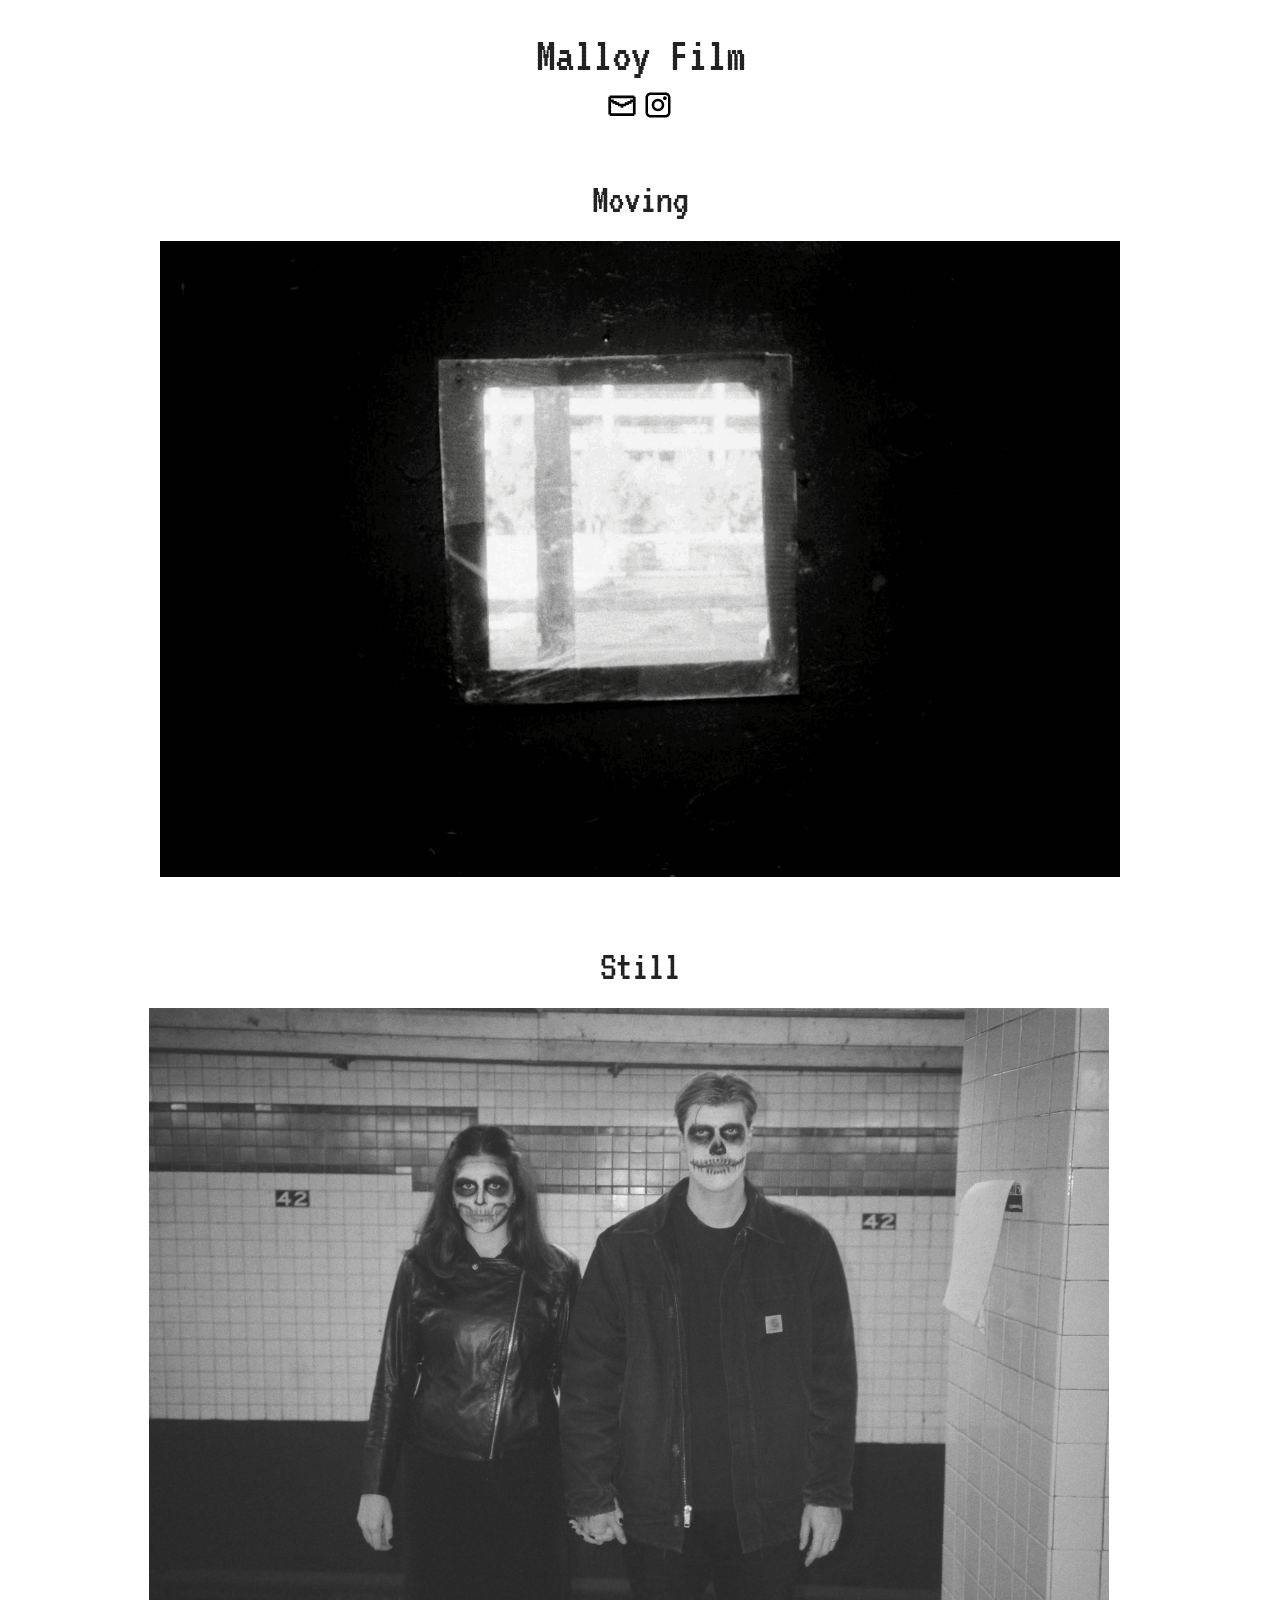
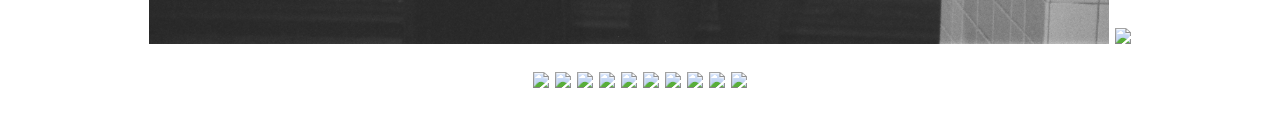
==== index.html @ d217e32b "publish from root" ====
<!DOCTYPE html>
<html lang="en">
  <head>
    <meta charset="utf-8" />
    <title>Malloy Film</title>
    <meta name="description" content="Film photography portfolio of Patrick Huber" />
    <meta name="author" content="Patrick Huber" />
    <meta name="viewport" content="width=device-width, initial-scale=1" />
    <link rel="preconnect" href="https://fonts.googleapis.com" />
    <link rel="preconnect" href="https://fonts.gstatic.com" crossorigin />
    <link href="https://fonts.googleapis.com/css2?family=VT323&display=swap" rel="stylesheet" />
    <link rel="stylesheet" href="css/normalize.css" />
    <link rel="stylesheet" href="css/skeleton.css" />
    <link rel="icon" type="image/png" href="images/favicon.png" />
  </head>
  <body>
    <div class="container">
      <h1>Malloy Film</h1>
      <a href="mailto:patrick@malloyfilm.com">
        <img src="images/email.svg" class="icon" />
      </a>
      <a href="https://www.instagram.com/malloyfilm/">
        <img src="images/instagram.svg" class="icon" />
      </a>
    </div>

    <div class="container">
      <h2>Moving</h2>
      <img src="images/1.gif" class="image" />
    </div>

    <div class="container">
      <h2>Still</h2>
      <img src="images/1.jpeg" class="image" />
      <img src="images/2.jpeg" class="image" />
      <img src="images/3.jpeg" class="image" />
      <img src="images/4.jpeg" class="image" />
      <img src="images/5.jpeg" class="image" />
      <img src="images/6.jpeg" class="image" />
      <img src="images/7.jpeg" class="image" />
      <img src="images/8.jpeg" class="image" />
      <img src="images/9.jpeg" class="image" />
      <img src="images/10.jpeg" class="image" />
      <img src="images/11.jpeg" class="image" />
      <img src="images/12.jpeg" class="image" />
    </div>
  </body>
</html>
---- css/skeleton.css ----
html {
  font-size: 62.5%;
}

body {
  font-size: 1.5em; /* currently ems cause chrome bug misinterpreting rems on body element */
  line-height: 1.6;
  font-weight: 400;
  font-family: "VT323", monospace;
  color: #222;
}

h1,
h2,
h3,
h4,
h5,
h6 {
  margin-top: 0.5rem;
  margin-bottom: 0.5rem;
  font-weight: 300;
}
h1 {
  font-size: 4rem;
  line-height: 1.2;
  letter-spacing: -0.1rem;
}
h2 {
  font-size: 3.6rem;
  line-height: 1.25;
  letter-spacing: -0.1rem;
}
h3 {
  font-size: 3rem;
  line-height: 1.3;
  letter-spacing: -0.1rem;
}
h4 {
  font-size: 2.4rem;
  line-height: 1.35;
  letter-spacing: -0.08rem;
}
h5 {
  font-size: 1.8rem;
  line-height: 1.5;
  letter-spacing: -0.05rem;
}
h6 {
  font-size: 1.5rem;
  line-height: 1.6;
  letter-spacing: 0;
}

a {
  text-decoration: none;
  border: 0px;
}

p {
  margin-top: 0;
}

/* Classes */

.container {
  position: relative;
  width: 100%;
  margin: auto;
  padding: 20px;
  box-sizing: border-box;
  text-align: center;
}

.image {
  width: 100%;
  height: auto;
  max-width: 960px;
  margin: auto;
  padding-top: 10px;
  padding-bottom: 10px;
}

.icon {
  position: relative;
  width: 30px;
  height: 30px;
}

/* Media Queries */

/* Larger than mobile */
@media (min-width: 400px) {
  .container {
    width: 85%;
  }
}

/* Larger than phablet */
@media (min-width: 550px) {
  h1 {
    font-size: 5rem;
  }
  h2 {
    font-size: 4.2rem;
  }
  h3 {
    font-size: 3.6rem;
  }
  h4 {
    font-size: 3rem;
  }
  h5 {
    font-size: 2.4rem;
  }
  h6 {
    font-size: 1.5rem;
  }
  .container {
    width: 80%;
  }
}

/* Larger than tablet */
@media (min-width: 750px) {
}

/* Larger than desktop */
@media (min-width: 1000px) {
}

/* Larger than Desktop HD */
@media (min-width: 1200px) {
}
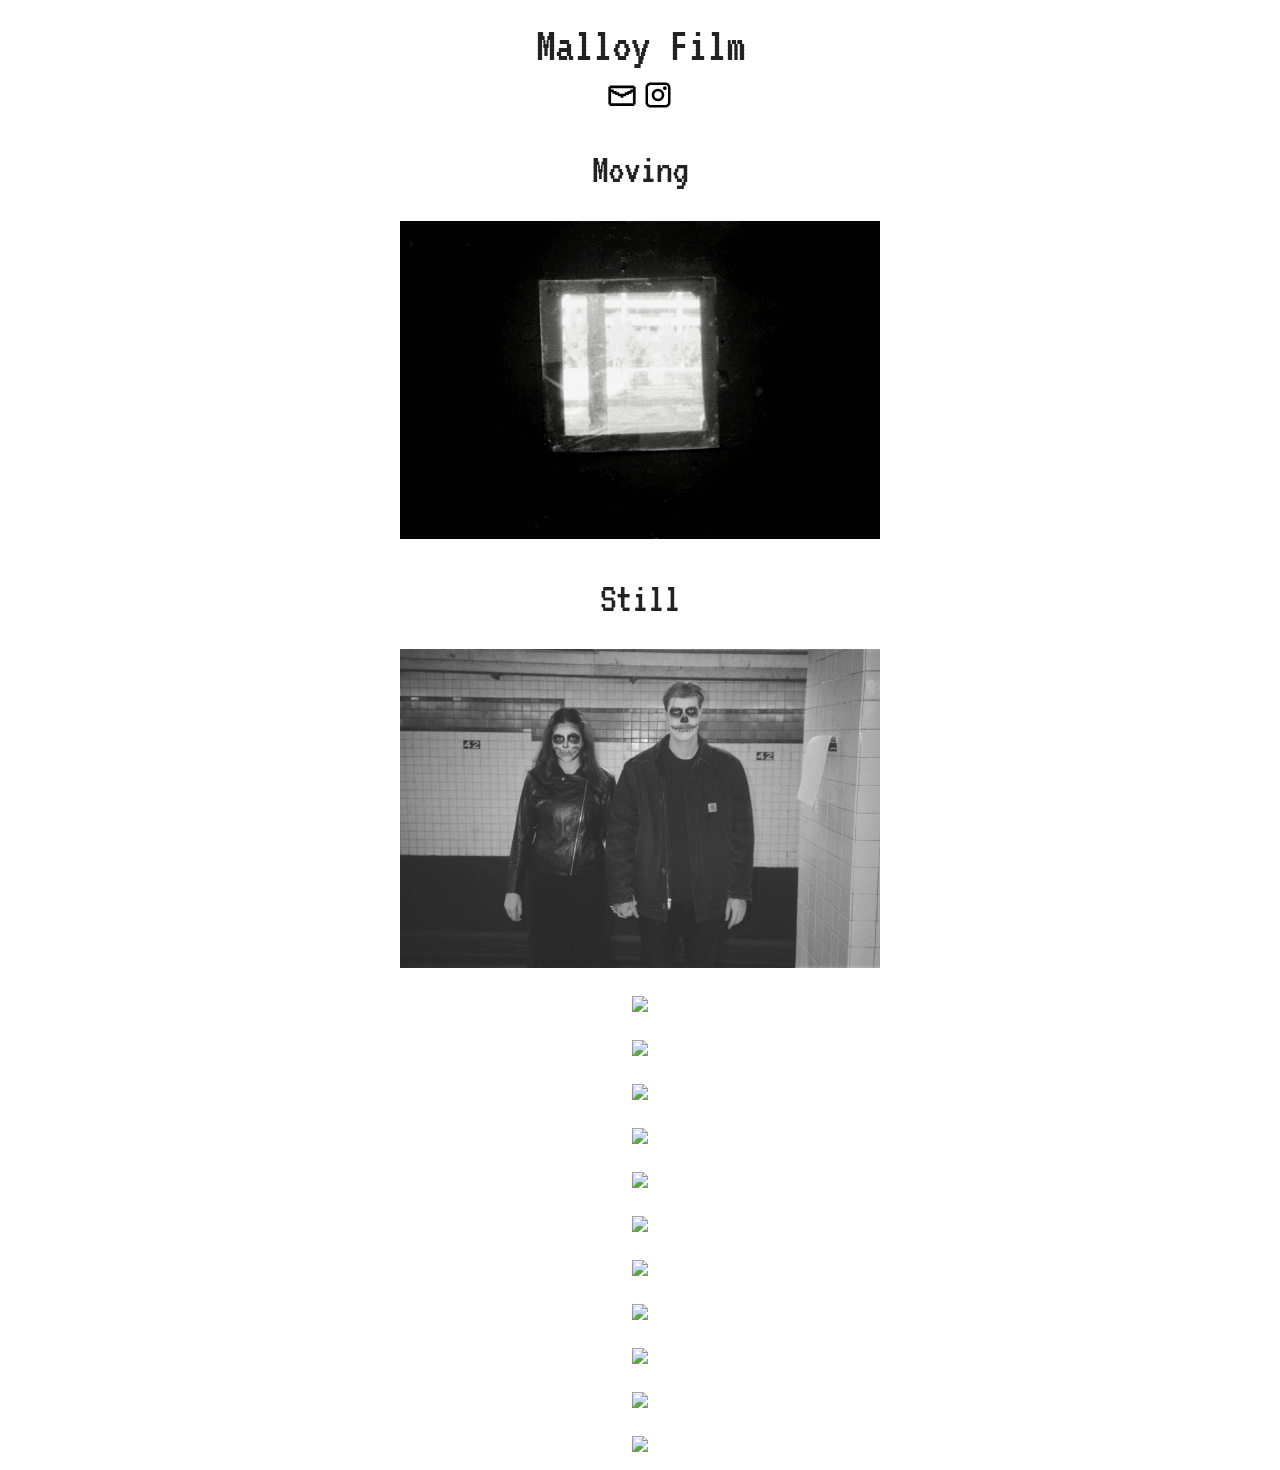
==== commit 9d2123ed: "renames and layout tweaks" ====
--- a/index.html
+++ b/index.html
@@ -1,48 +1,44 @@
 <!DOCTYPE html>
 <html lang="en">
-  <head>
-    <meta charset="utf-8" />
-    <title>Malloy Film</title>
-    <meta name="description" content="Film photography portfolio of Patrick Huber" />
-    <meta name="author" content="Patrick Huber" />
-    <meta name="viewport" content="width=device-width, initial-scale=1" />
-    <link rel="preconnect" href="https://fonts.googleapis.com" />
-    <link rel="preconnect" href="https://fonts.gstatic.com" crossorigin />
-    <link href="https://fonts.googleapis.com/css2?family=VT323&display=swap" rel="stylesheet" />
-    <link rel="stylesheet" href="css/normalize.css" />
-    <link rel="stylesheet" href="css/skeleton.css" />
-    <link rel="icon" type="image/png" href="images/favicon.png" />
-  </head>
-  <body>
-    <div class="container">
-      <h1>Malloy Film</h1>
-      <a href="mailto:patrick@malloyfilm.com">
-        <img src="images/email.svg" class="icon" />
-      </a>
-      <a href="https://www.instagram.com/malloyfilm/">
-        <img src="images/instagram.svg" class="icon" />
-      </a>
-    </div>
+    <head>
+        <meta charset="utf-8" />
+        <title>Malloy Film</title>
+        <meta name="description" content="Film photography portfolio of Patrick Huber" />
+        <meta name="author" content="Patrick Huber" />
+        <meta name="viewport" content="width=device-width, initial-scale=1" />
+        <link rel="preconnect" href="https://fonts.googleapis.com" />
+        <link rel="preconnect" href="https://fonts.gstatic.com" crossorigin />
+        <link href="https://fonts.googleapis.com/css2?family=VT323&display=swap" rel="stylesheet" />
+        <link rel="stylesheet" href="css/normalize.css" />
+        <link rel="stylesheet" href="css/style.css" />
+        <link rel="icon" type="image/png" href="images/favicon.png" />
+    </head>
+    <body>
+        <div class="container">
+            <h1>Malloy Film</h1>
+            <a href="mailto:patrick@malloyfilm.com">
+                <img src="images/email.svg" class="icon" />
+            </a>
+            <a href="https://www.instagram.com/malloyfilm/">
+                <img src="images/instagram.svg" class="icon" />
+            </a>
+        </div>
 
-    <div class="container">
-      <h2>Moving</h2>
-      <img src="images/1.gif" class="image" />
-    </div>
+        <div class="container"><h2>Moving</h2></div>
+        <div class="container"><img src="images/1.gif" class="image" /></div>
 
-    <div class="container">
-      <h2>Still</h2>
-      <img src="images/1.jpeg" class="image" />
-      <img src="images/2.jpeg" class="image" />
-      <img src="images/3.jpeg" class="image" />
-      <img src="images/4.jpeg" class="image" />
-      <img src="images/5.jpeg" class="image" />
-      <img src="images/6.jpeg" class="image" />
-      <img src="images/7.jpeg" class="image" />
-      <img src="images/8.jpeg" class="image" />
-      <img src="images/9.jpeg" class="image" />
-      <img src="images/10.jpeg" class="image" />
-      <img src="images/11.jpeg" class="image" />
-      <img src="images/12.jpeg" class="image" />
-    </div>
-  </body>
+        <div class="container"><h2>Still</h2></div>
+        <div class="container"><img src="images/1.jpeg" class="image" /></div>
+        <div class="container"><img src="images/2.jpeg" class="image" /></div>
+        <div class="container"><img src="images/3.jpeg" class="image" /></div>
+        <div class="container"><img src="images/4.jpeg" class="image" /></div>
+        <div class="container"><img src="images/5.jpeg" class="image" /></div>
+        <div class="container"><img src="images/6.jpeg" class="image" /></div>
+        <div class="container"><img src="images/7.jpeg" class="image" /></div>
+        <div class="container"><img src="images/8.jpeg" class="image" /></div>
+        <div class="container"><img src="images/9.jpeg" class="image" /></div>
+        <div class="container"><img src="images/10.jpeg" class="image" /></div>
+        <div class="container"><img src="images/11.jpeg" class="image" /></div>
+        <div class="container"><img src="images/12.jpeg" class="image" /></div>
+    </body>
 </html>
--- a/css/style.css
+++ b/css/style.css
@@ -0,0 +1,130 @@
+html {
+  font-size: 62.5%;
+}
+
+body {
+  font-size: 1.5em; /* currently ems cause chrome bug misinterpreting rems on body element */
+  line-height: 1.6;
+  font-weight: 400;
+  font-family: "VT323", monospace;
+  color: #222;
+}
+
+h1,
+h2,
+h3,
+h4,
+h5,
+h6 {
+  margin-top: 0.5rem;
+  margin-bottom: 0.5rem;
+  font-weight: 300;
+}
+h1 {
+  font-size: 4rem;
+  line-height: 1.2;
+  letter-spacing: -0.1rem;
+}
+h2 {
+  font-size: 3.6rem;
+  line-height: 1.25;
+  letter-spacing: -0.1rem;
+}
+h3 {
+  font-size: 3rem;
+  line-height: 1.3;
+  letter-spacing: -0.1rem;
+}
+h4 {
+  font-size: 2.4rem;
+  line-height: 1.35;
+  letter-spacing: -0.08rem;
+}
+h5 {
+  font-size: 1.8rem;
+  line-height: 1.5;
+  letter-spacing: -0.05rem;
+}
+h6 {
+  font-size: 1.5rem;
+  line-height: 1.6;
+  letter-spacing: 0;
+}
+
+a {
+  text-decoration: none;
+  border: 0px;
+}
+
+p {
+  margin-top: 0;
+}
+
+/* Classes */
+
+.container {
+  position: relative;
+  width: 100%;
+  margin: auto;
+  padding: 10px;
+  box-sizing: border-box;
+  text-align: center;
+}
+
+.image {
+  width: 100%;
+  height: auto;
+  max-width: 480px;
+}
+
+.icon {
+  position: relative;
+  width: 30px;
+  height: 30px;
+}
+
+/* Media Queries */
+
+/* Larger than mobile */
+@media (min-width: 400px) {
+  .container {
+    width: 85%;
+  }
+}
+
+/* Larger than phablet */
+@media (min-width: 550px) {
+  h1 {
+    font-size: 5rem;
+  }
+  h2 {
+    font-size: 4.2rem;
+  }
+  h3 {
+    font-size: 3.6rem;
+  }
+  h4 {
+    font-size: 3rem;
+  }
+  h5 {
+    font-size: 2.4rem;
+  }
+  h6 {
+    font-size: 1.5rem;
+  }
+  .container {
+    width: 80%;
+  }
+}
+
+/* Larger than tablet */
+@media (min-width: 750px) {
+}
+
+/* Larger than desktop */
+@media (min-width: 1000px) {
+}
+
+/* Larger than Desktop HD */
+@media (min-width: 1200px) {
+}
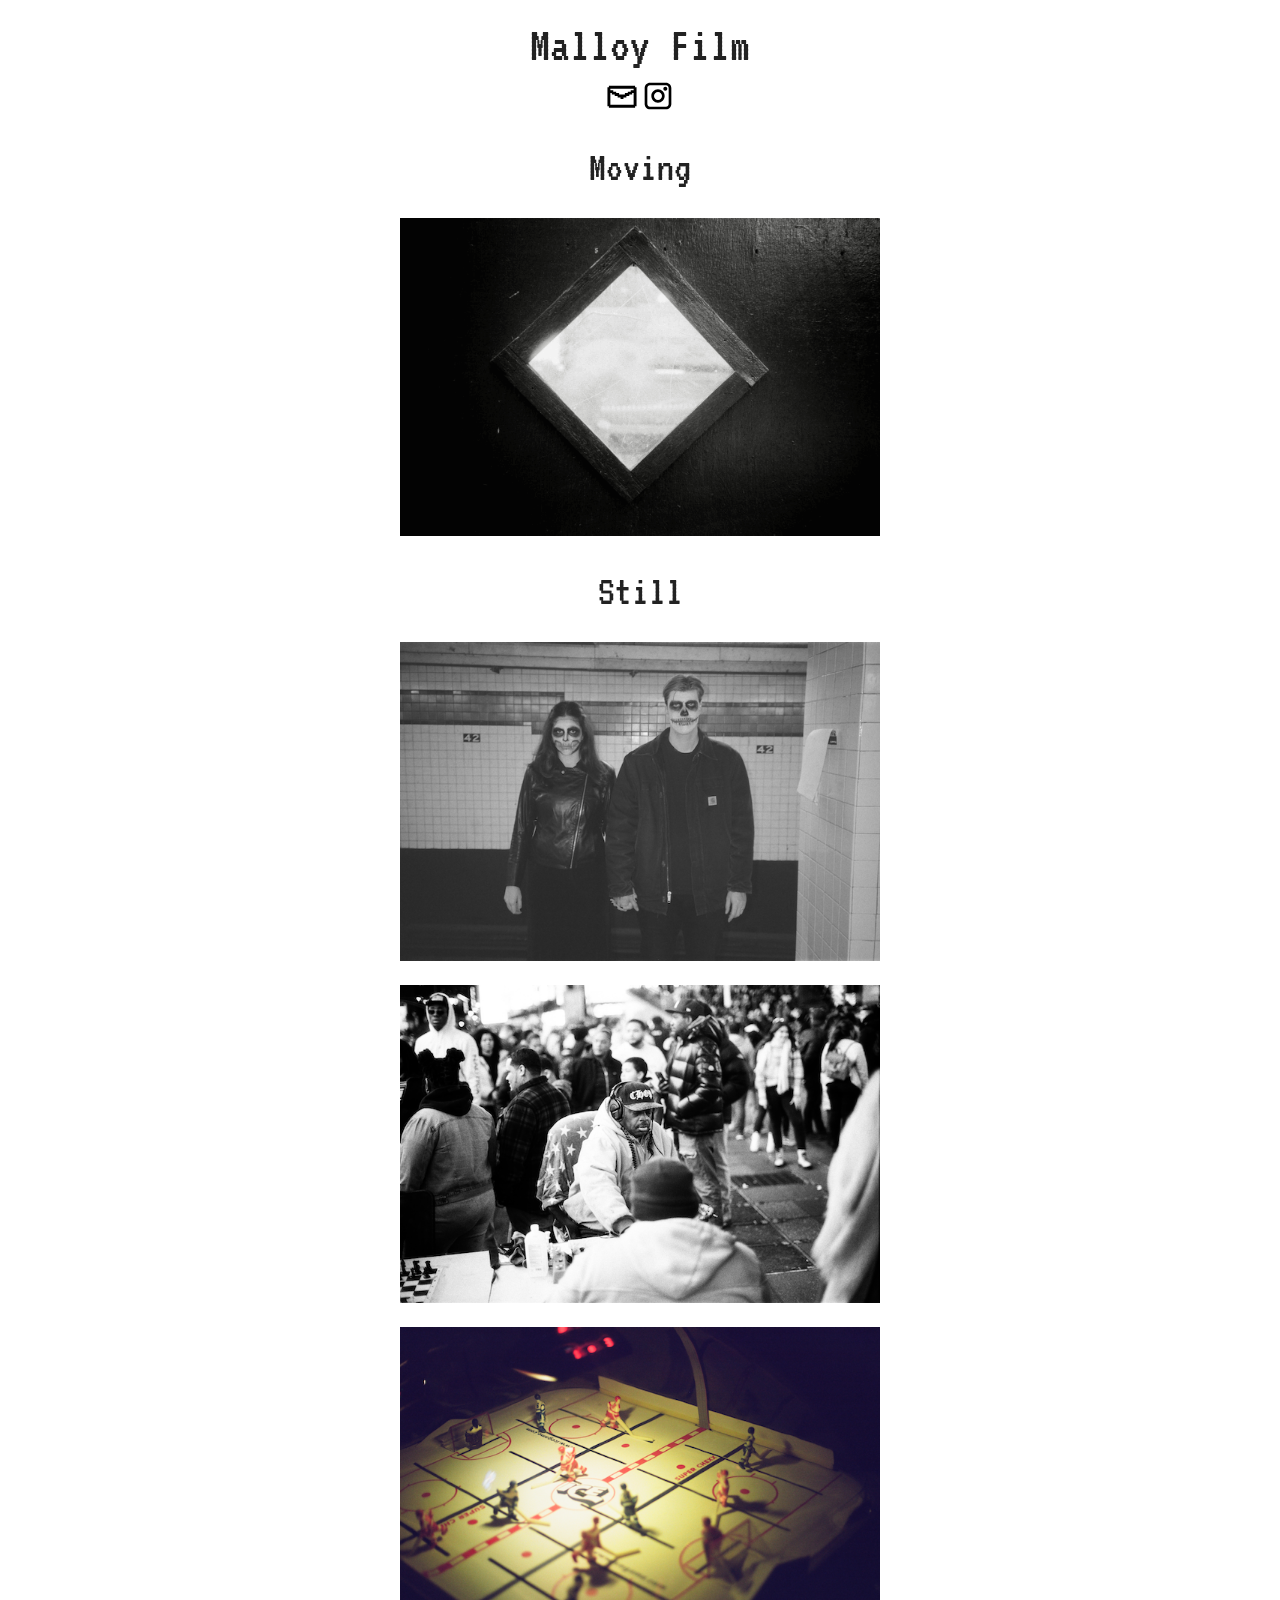
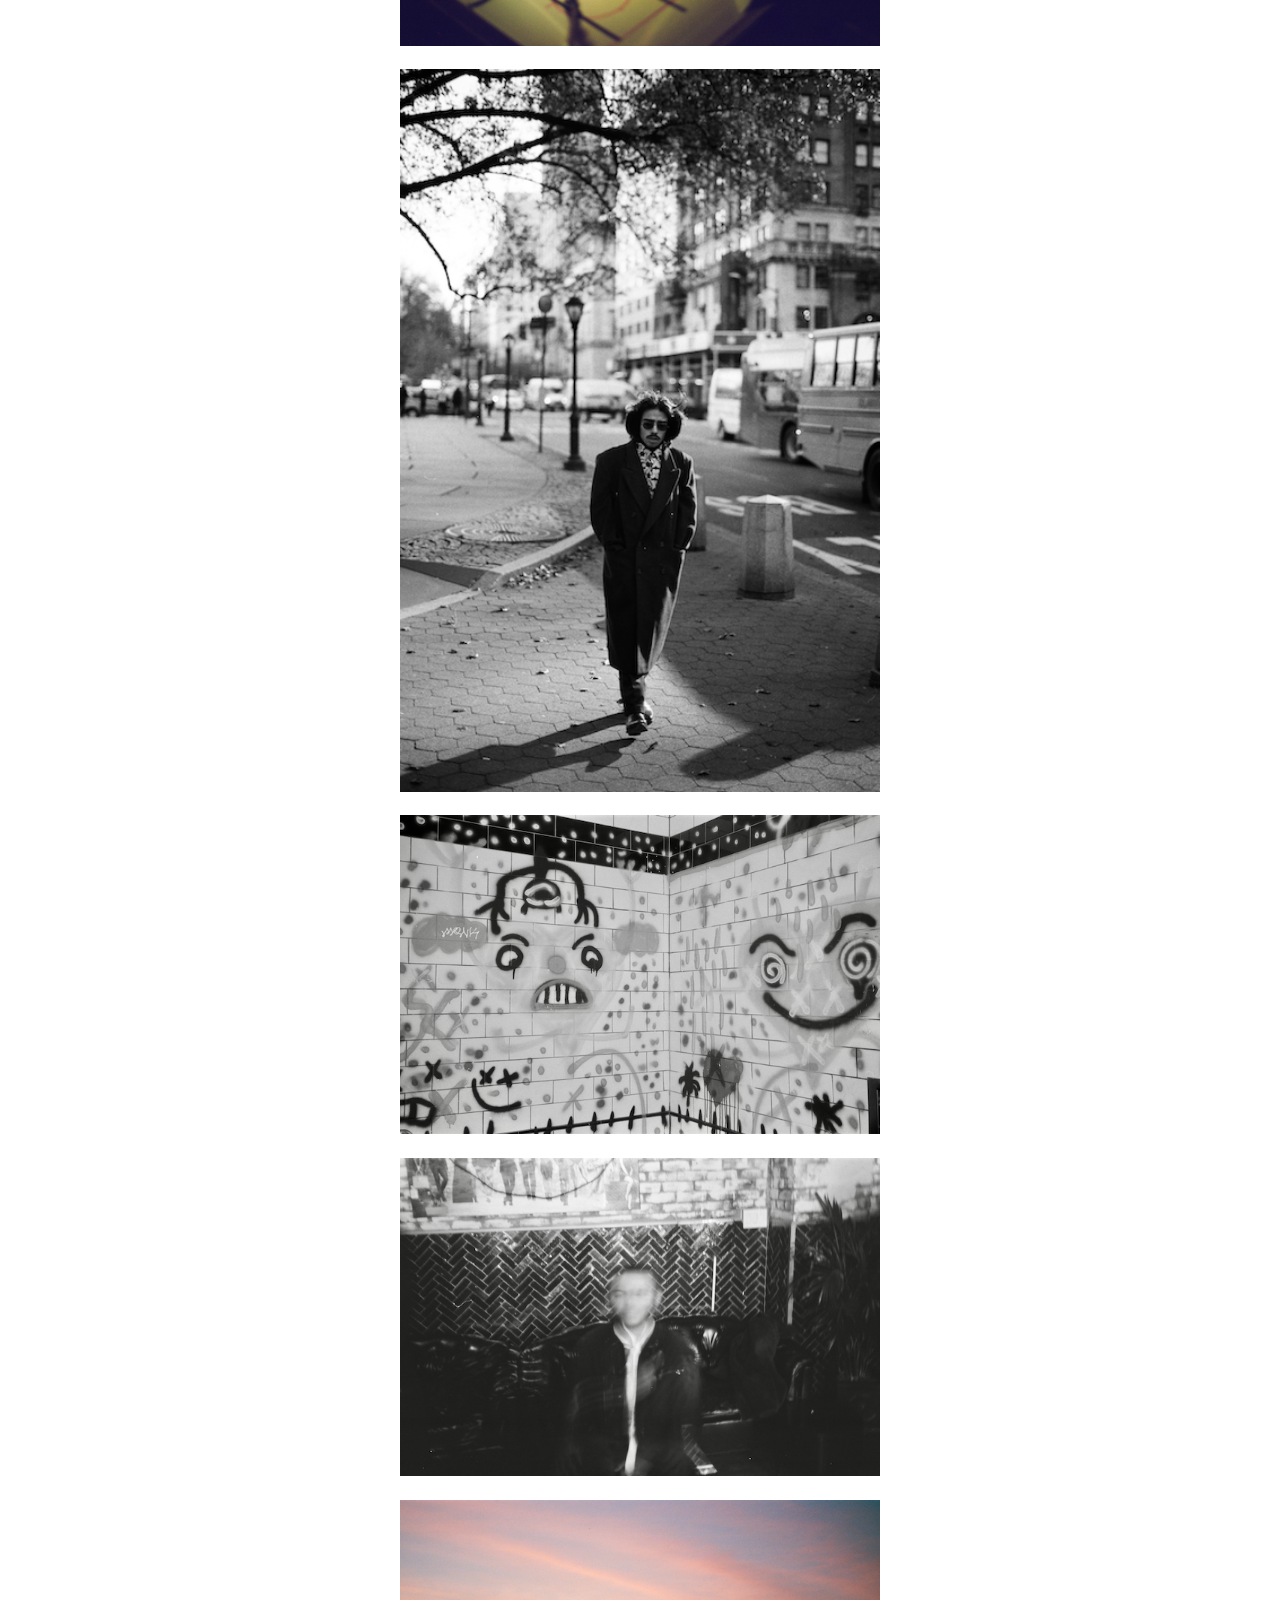
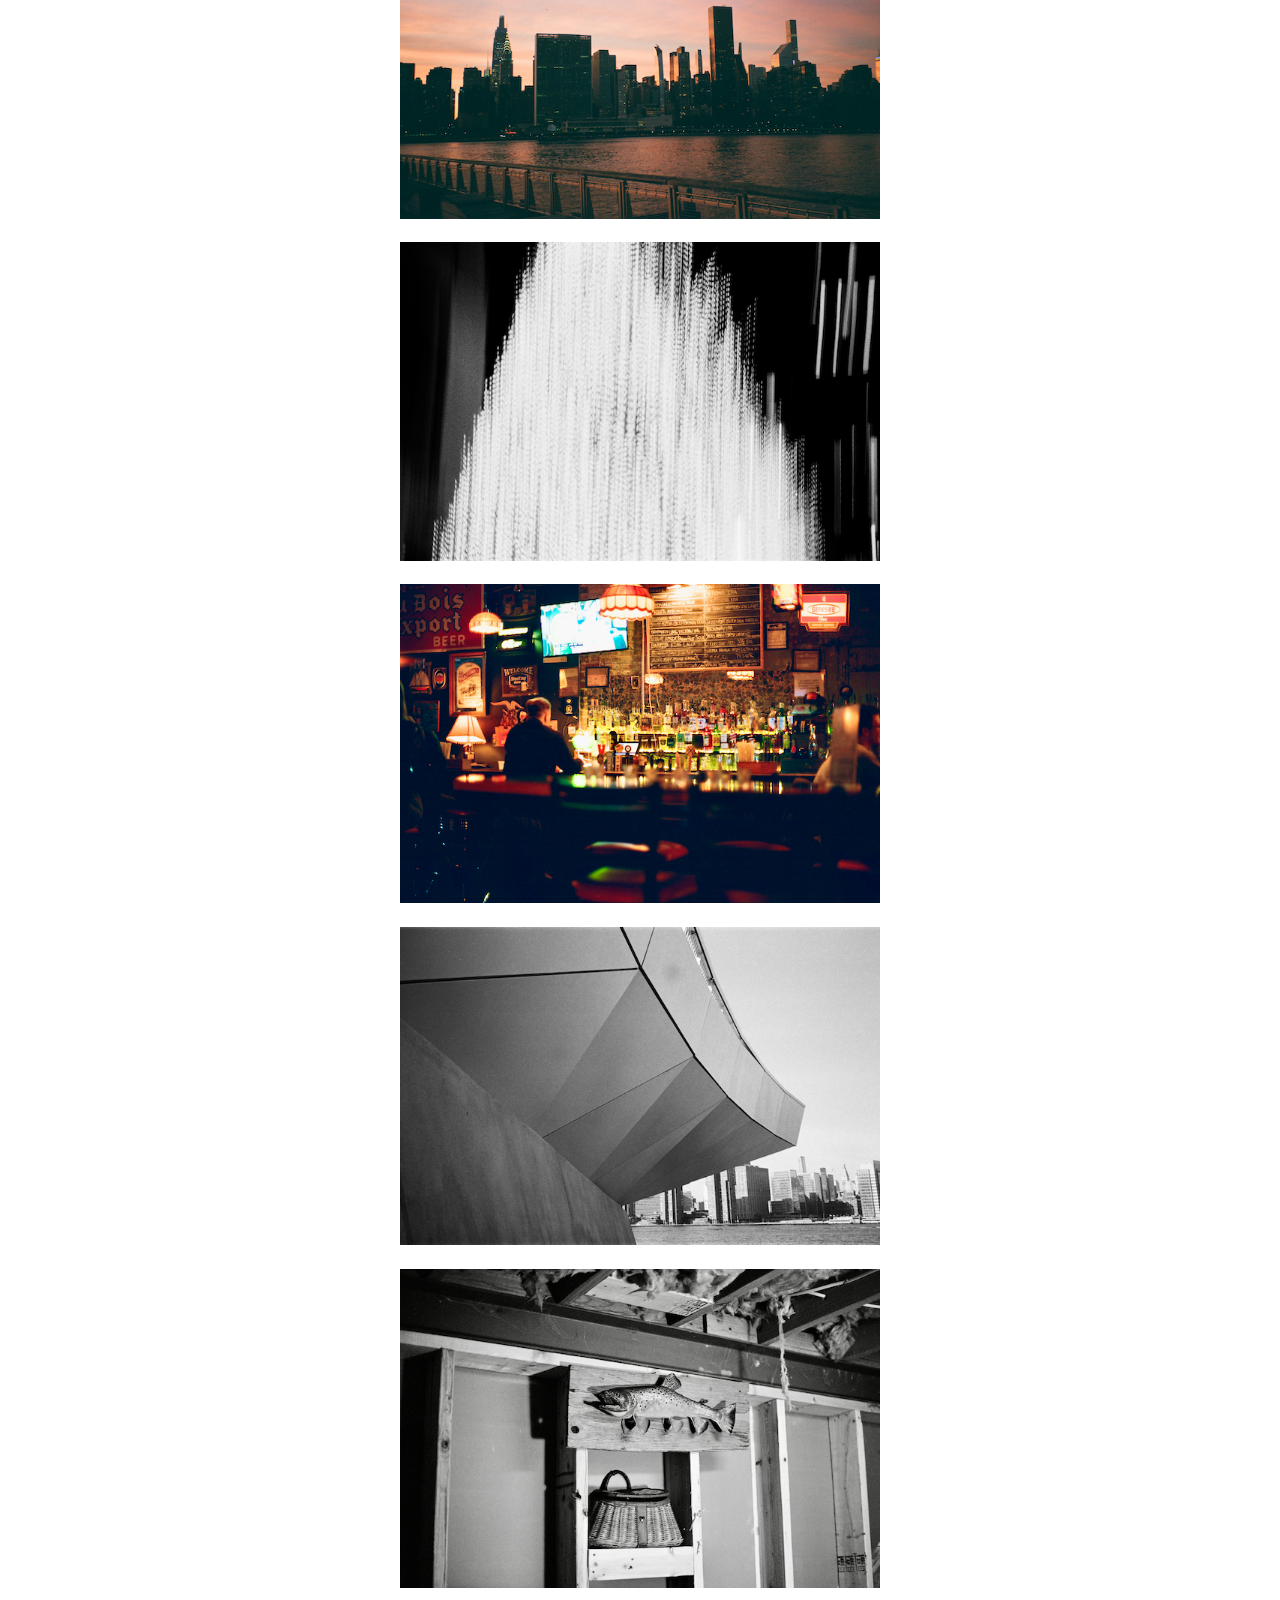
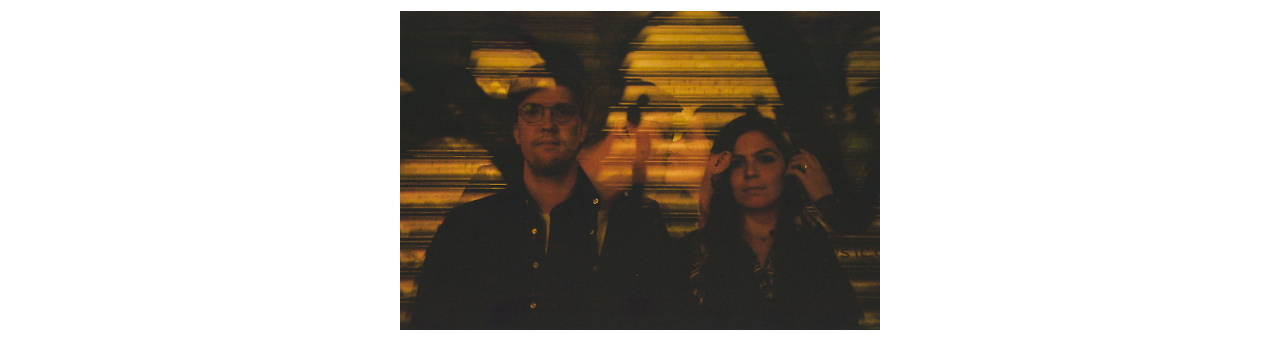
==== commit 2f77655d: "smaller images, resource tweaks" ====
--- a/index.html
+++ b/index.html
@@ -10,35 +10,31 @@
         <link rel="preconnect" href="https://fonts.gstatic.com" crossorigin />
         <link href="https://fonts.googleapis.com/css2?family=VT323&display=swap" rel="stylesheet" />
         <link rel="stylesheet" href="css/normalize.css" />
-        <link rel="stylesheet" href="css/style.css" />
+        <link rel="stylesheet" href="css/styles.css" />
         <link rel="icon" type="image/png" href="images/favicon.png" />
     </head>
     <body>
         <div class="container">
             <h1>Malloy Film</h1>
-            <a href="mailto:patrick@malloyfilm.com">
-                <img src="images/email.svg" class="icon" />
-            </a>
-            <a href="https://www.instagram.com/malloyfilm/">
-                <img src="images/instagram.svg" class="icon" />
-            </a>
+            <a href="mailto:patrick@malloyfilm.com"><img src="images/email.svg" class="icon" /></a>
+            <a href="https://www.instagram.com/malloyfilm/"><img src="images/instagram.svg" class="icon" /></a>
         </div>
 
         <div class="container"><h2>Moving</h2></div>
         <div class="container"><img src="images/1.gif" class="image" /></div>
 
         <div class="container"><h2>Still</h2></div>
-        <div class="container"><img src="images/1.jpeg" class="image" /></div>
-        <div class="container"><img src="images/2.jpeg" class="image" /></div>
-        <div class="container"><img src="images/3.jpeg" class="image" /></div>
-        <div class="container"><img src="images/4.jpeg" class="image" /></div>
-        <div class="container"><img src="images/5.jpeg" class="image" /></div>
-        <div class="container"><img src="images/6.jpeg" class="image" /></div>
-        <div class="container"><img src="images/7.jpeg" class="image" /></div>
-        <div class="container"><img src="images/8.jpeg" class="image" /></div>
-        <div class="container"><img src="images/9.jpeg" class="image" /></div>
-        <div class="container"><img src="images/10.jpeg" class="image" /></div>
-        <div class="container"><img src="images/11.jpeg" class="image" /></div>
-        <div class="container"><img src="images/12.jpeg" class="image" /></div>
+        <div class="container"><img src="images/1.png" class="image" /></div>
+        <div class="container"><img src="images/2.png" class="image" /></div>
+        <div class="container"><img src="images/3.png" class="image" /></div>
+        <div class="container"><img src="images/4.png" class="image" /></div>
+        <div class="container"><img src="images/5.png" class="image" /></div>
+        <div class="container"><img src="images/6.png" class="image" /></div>
+        <div class="container"><img src="images/7.png" class="image" /></div>
+        <div class="container"><img src="images/8.png" class="image" /></div>
+        <div class="container"><img src="images/9.png" class="image" /></div>
+        <div class="container"><img src="images/10.png" class="image" /></div>
+        <div class="container"><img src="images/11.png" class="image" /></div>
+        <div class="container"><img src="images/12.png" class="image" /></div>
     </body>
 </html>
--- a/css/styles.css
+++ b/css/styles.css
@@ -0,0 +1,91 @@
+html {
+  font-size: 62.5%;
+}
+
+body {
+  font-weight: 400;
+  font-family: "VT323", monospace;
+  color: #222;
+}
+
+h1,
+h2,
+h3,
+h4,
+h5,
+h6 {
+  margin-top: 0.5rem;
+  margin-bottom: 0.5rem;
+  font-weight: 300;
+}
+
+h1 {
+  font-size: 4rem;
+  line-height: 1.2;
+}
+
+h2 {
+  font-size: 3.6rem;
+  line-height: 1.25;
+}
+
+h3 {
+  font-size: 3rem;
+  line-height: 1.3;
+}
+
+h4 {
+  font-size: 2.4rem;
+  line-height: 1.35;
+}
+
+h5 {
+  font-size: 1.8rem;
+  line-height: 1.5;
+}
+
+h6 {
+  font-size: 1.5rem;
+  line-height: 1.6;
+}
+
+@media (min-width: 550px) {
+  h1 {
+    font-size: 5rem;
+  }
+  h2 {
+    font-size: 4.2rem;
+  }
+  h3 {
+    font-size: 3.6rem;
+  }
+  h4 {
+    font-size: 3rem;
+  }
+  h5 {
+    font-size: 2.4rem;
+  }
+  h6 {
+    font-size: 1.5rem;
+  }
+}
+
+a {
+  text-decoration: none;
+  border: 0px;
+}
+
+.container {
+  position: relative;
+  width: 90%;
+  margin: auto;
+  padding: 1rem;
+  box-sizing: border-box;
+  text-align: center;
+}
+
+.image {
+  width: 100%;
+  height: auto;
+  max-width: 480px;
+}
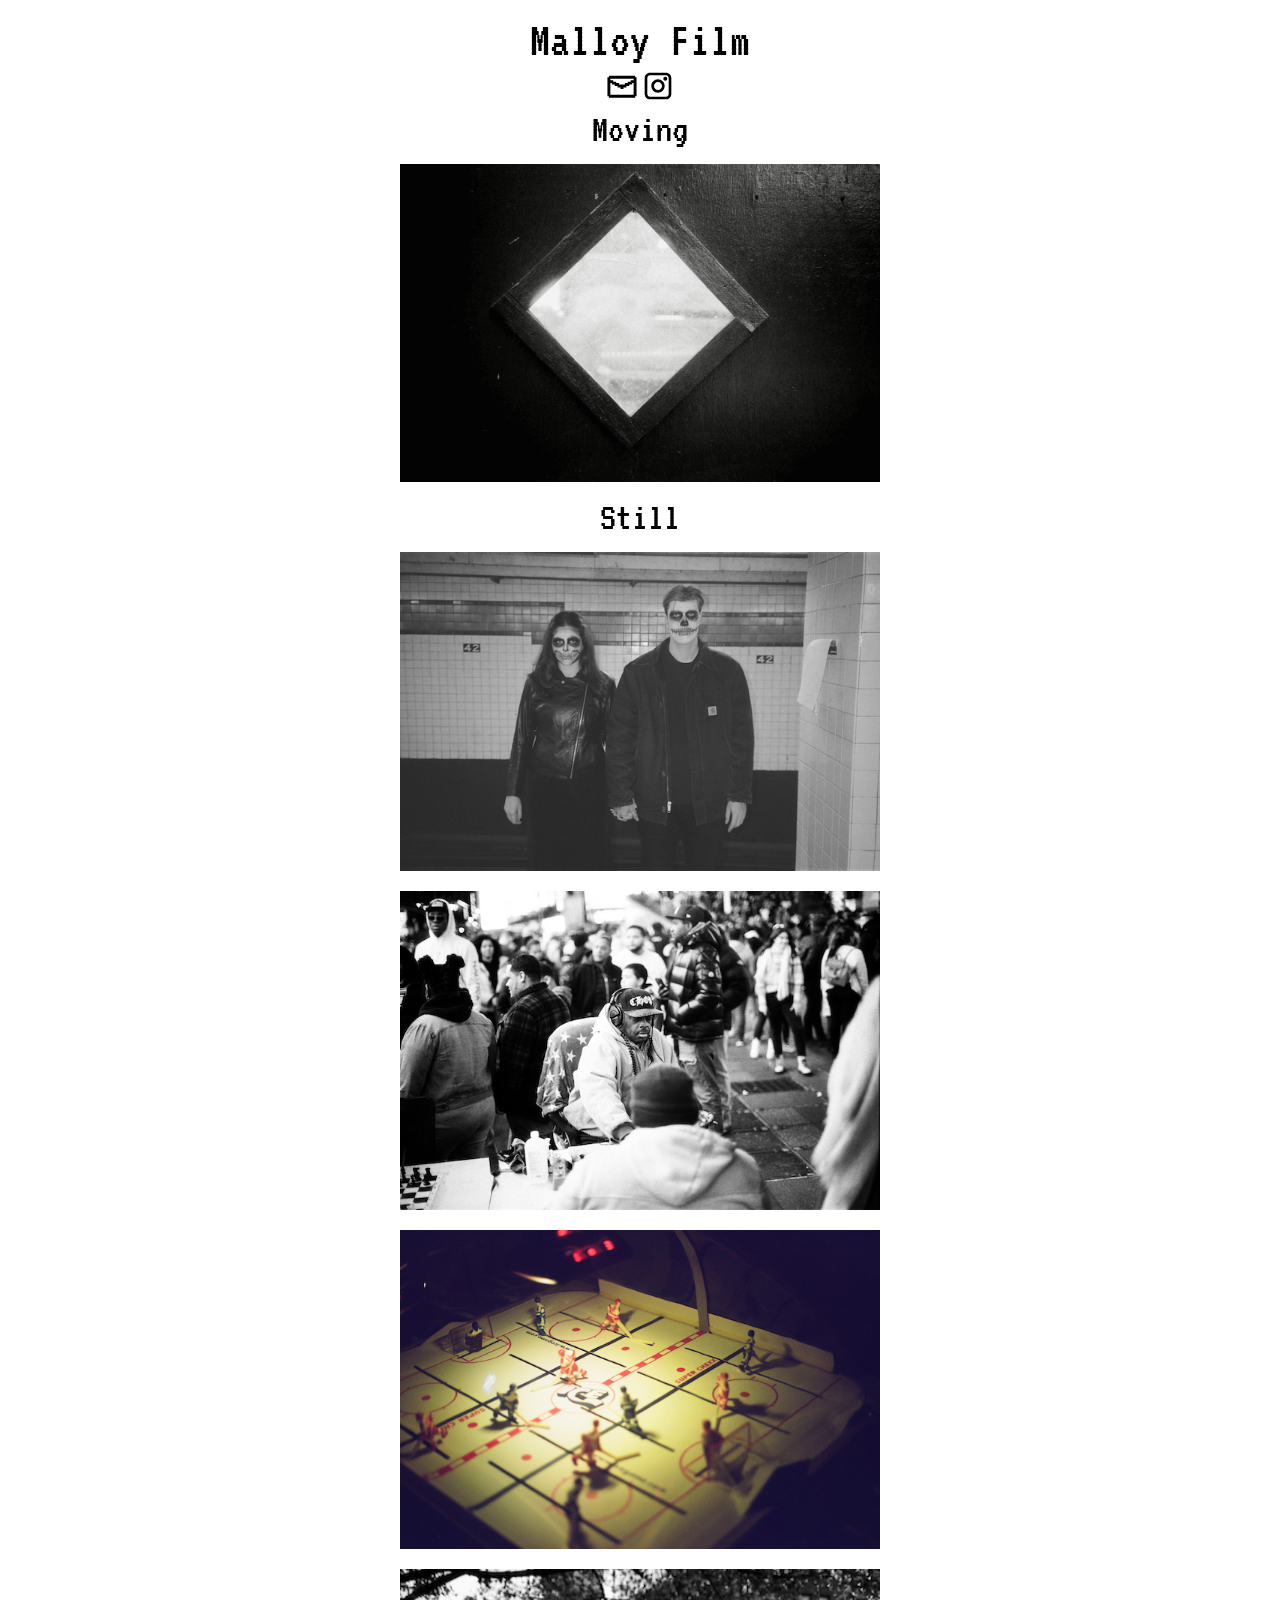
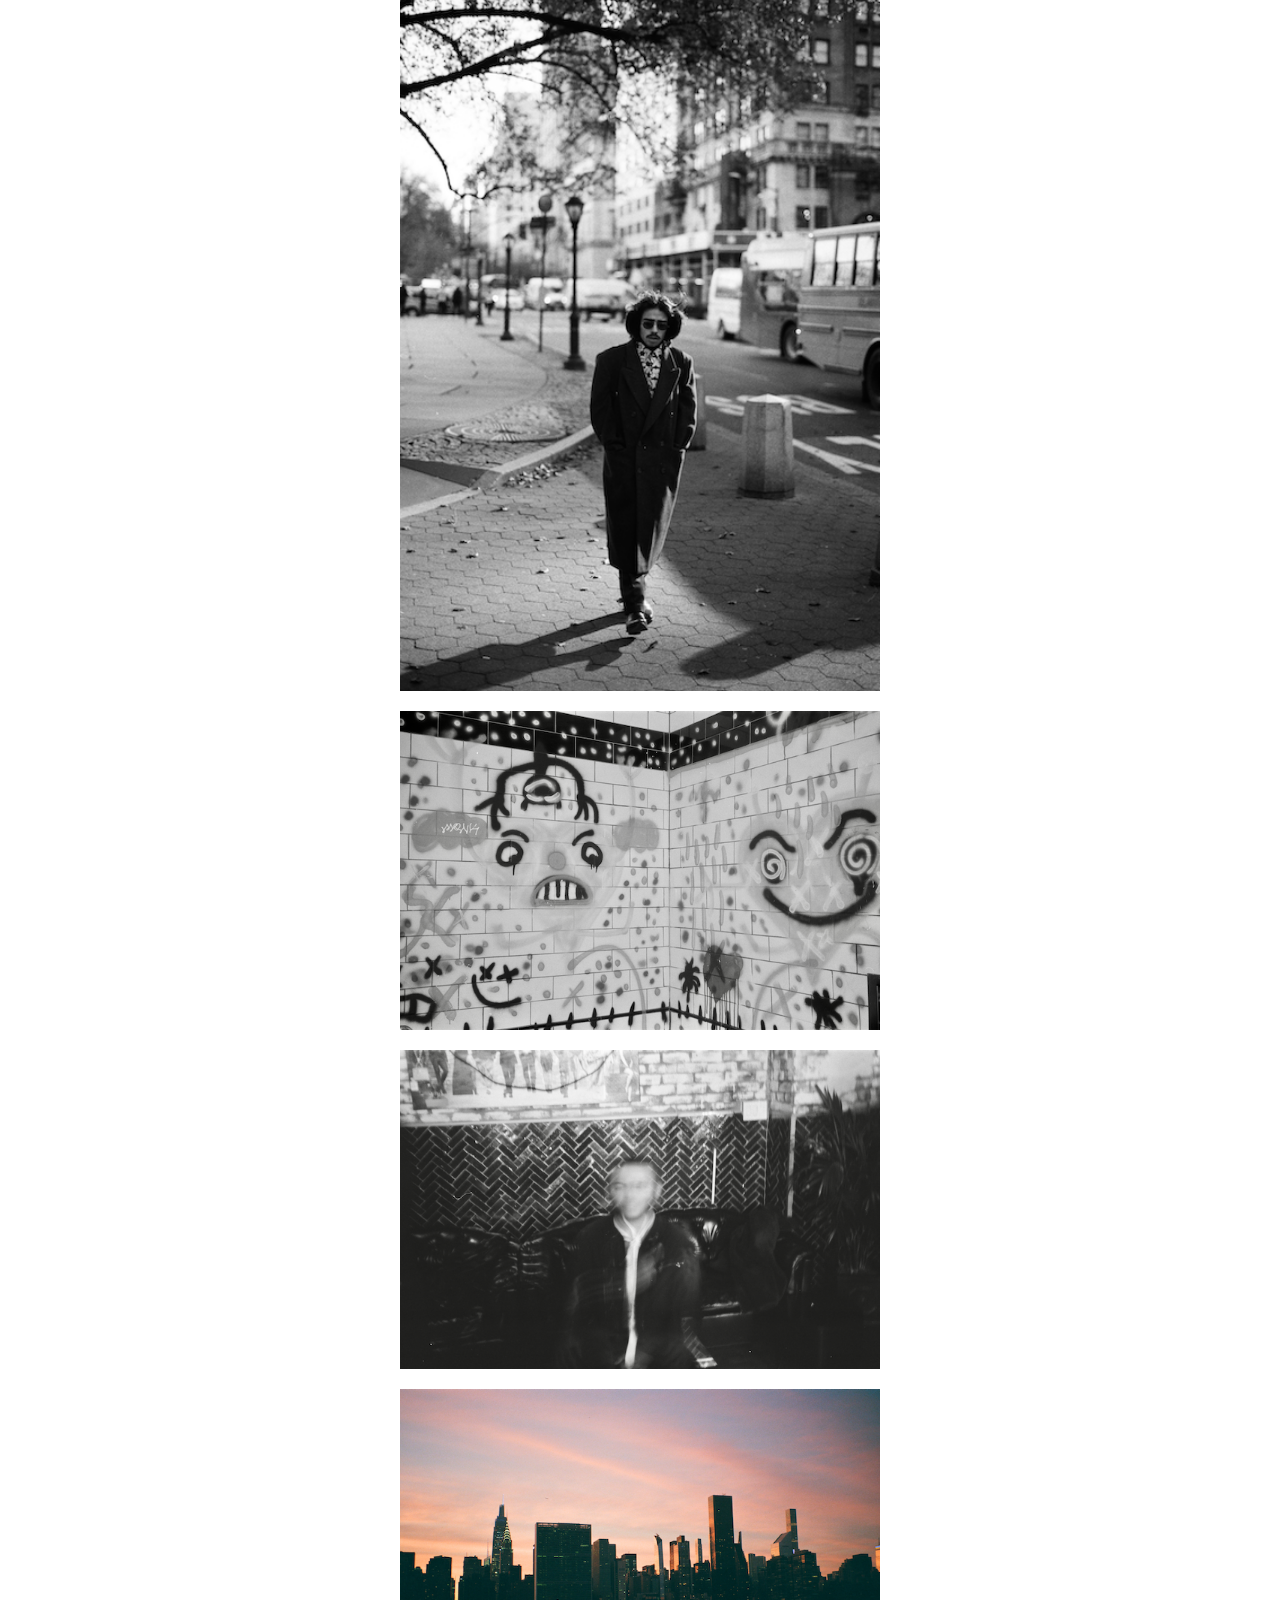
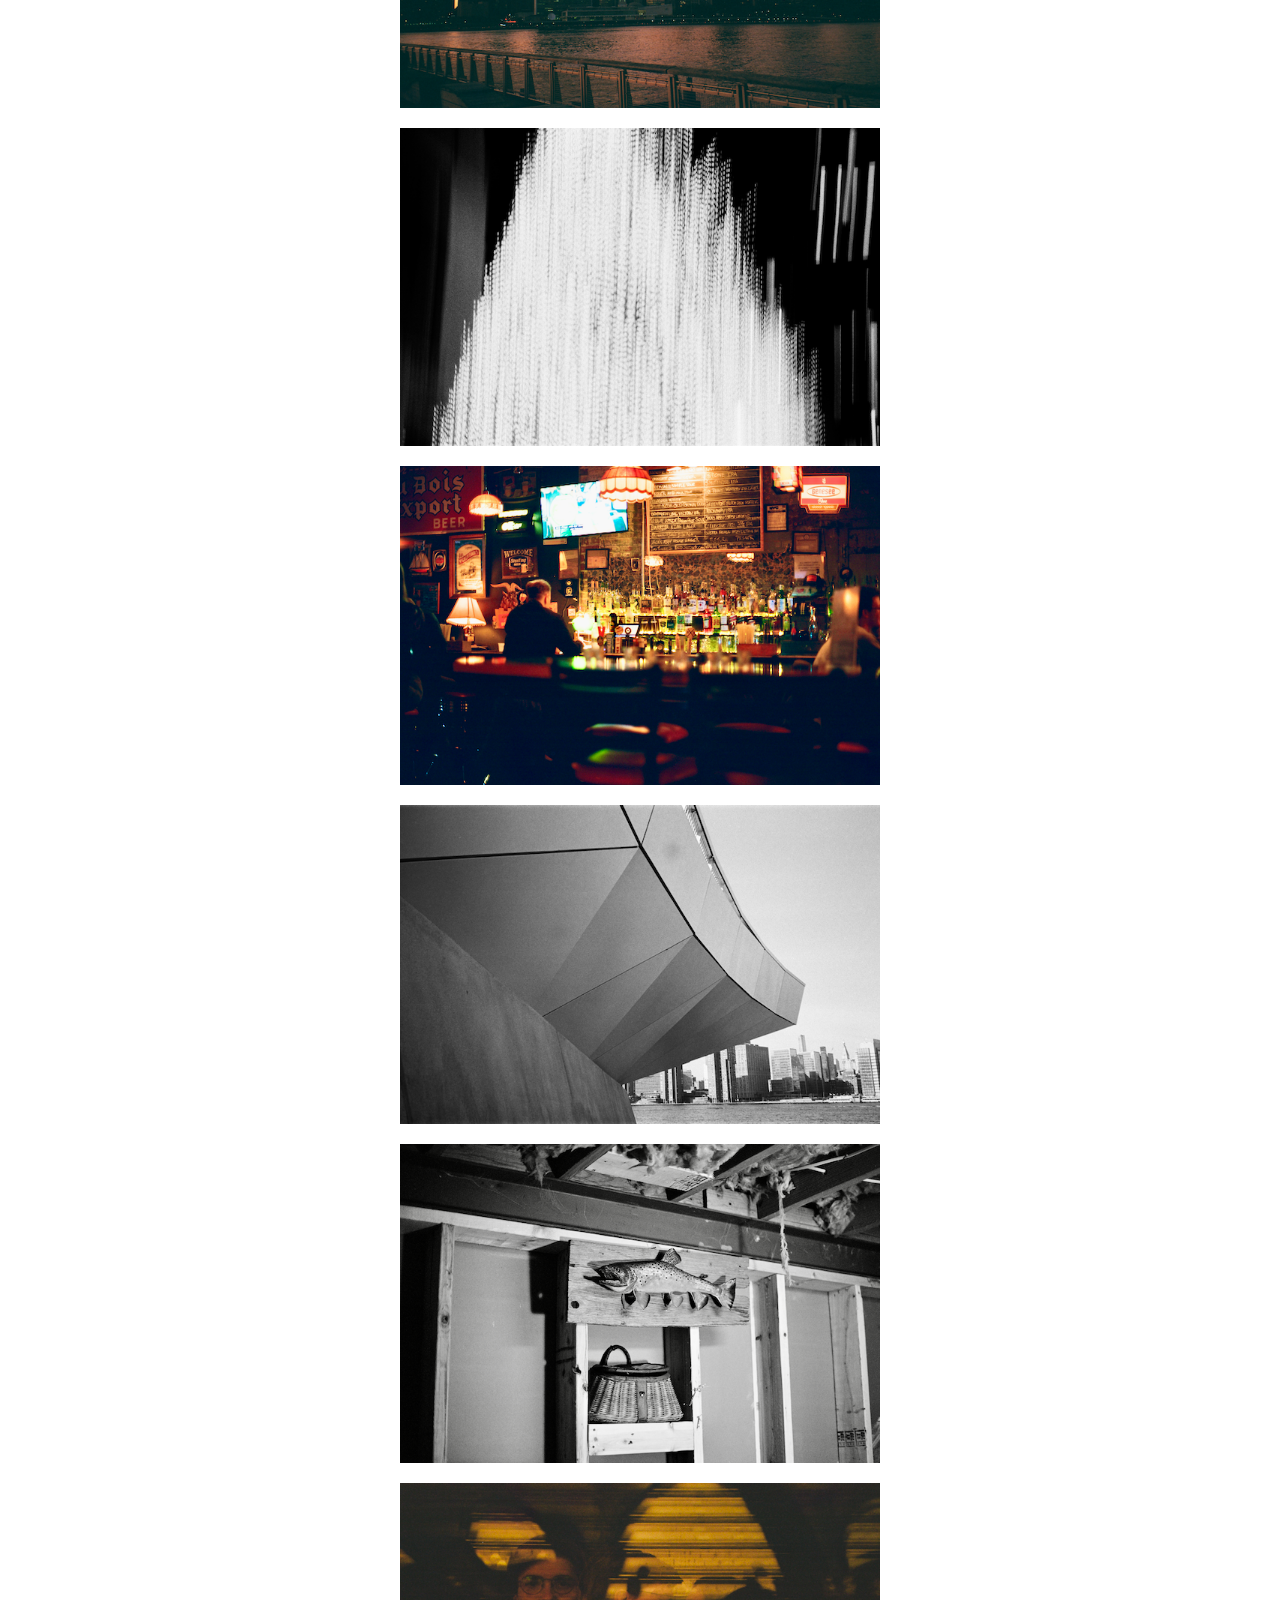
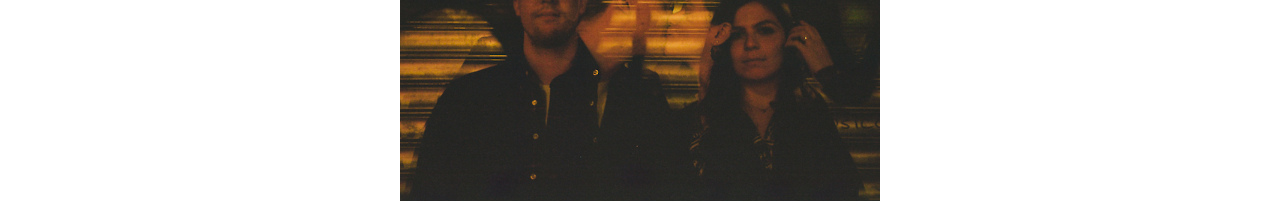
==== commit 5b3c3903: "performance improvements" ====
--- a/index.html
+++ b/index.html
@@ -1,40 +1,37 @@
 <!DOCTYPE html>
 <html lang="en">
-    <head>
-        <meta charset="utf-8" />
-        <title>Malloy Film</title>
-        <meta name="description" content="Film photography portfolio of Patrick Huber" />
-        <meta name="author" content="Patrick Huber" />
-        <meta name="viewport" content="width=device-width, initial-scale=1" />
-        <link rel="preconnect" href="https://fonts.googleapis.com" />
-        <link rel="preconnect" href="https://fonts.gstatic.com" crossorigin />
-        <link href="https://fonts.googleapis.com/css2?family=VT323&display=swap" rel="stylesheet" />
-        <link rel="stylesheet" href="css/normalize.css" />
-        <link rel="stylesheet" href="css/styles.css" />
-        <link rel="icon" type="image/png" href="images/favicon.png" />
-    </head>
-    <body>
-        <div class="container">
-            <h1>Malloy Film</h1>
-            <a href="mailto:patrick@malloyfilm.com"><img src="images/email.svg" class="icon" /></a>
-            <a href="https://www.instagram.com/malloyfilm/"><img src="images/instagram.svg" class="icon" /></a>
-        </div>
+  <head>
+    <meta charset="utf-8" />
+    <title>Malloy Film</title>
+    <meta name="description" content="Film photography portfolio of Patrick Huber" />
+    <meta name="author" content="Patrick Huber" />
+    <meta name="viewport" content="width=device-width, initial-scale=1" />
+    <link rel="stylesheet" href="reset.css" />
+    <link rel="stylesheet" href="styles.css" />
+    <link rel="icon" type="image/png" href="images/favicon.png" />
+  </head>
+  <body>
+    <h1>Malloy Film</h1>
+    <a href="mailto:patrick@malloyfilm.com"><img src="images/email.svg" /></a>
+    <a href="https://www.instagram.com/malloyfilm/"><img src="images/instagram.svg" /></a>
 
-        <div class="container"><h2>Moving</h2></div>
-        <div class="container"><img src="images/1.gif" class="image" /></div>
+    <h2>Moving</h2>
+    <img src="images/1.gif" class="image" />
 
-        <div class="container"><h2>Still</h2></div>
-        <div class="container"><img src="images/1.png" class="image" /></div>
-        <div class="container"><img src="images/2.png" class="image" /></div>
-        <div class="container"><img src="images/3.png" class="image" /></div>
-        <div class="container"><img src="images/4.png" class="image" /></div>
-        <div class="container"><img src="images/5.png" class="image" /></div>
-        <div class="container"><img src="images/6.png" class="image" /></div>
-        <div class="container"><img src="images/7.png" class="image" /></div>
-        <div class="container"><img src="images/8.png" class="image" /></div>
-        <div class="container"><img src="images/9.png" class="image" /></div>
-        <div class="container"><img src="images/10.png" class="image" /></div>
-        <div class="container"><img src="images/11.png" class="image" /></div>
-        <div class="container"><img src="images/12.png" class="image" /></div>
-    </body>
+    <div>
+      <h2>Still</h2>
+      <img src="images/1.png" class="image" />
+      <img src="images/2.png" class="image" />
+      <img src="images/3.png" class="image" />
+      <img src="images/4.png" class="image" />
+      <img src="images/5.png" class="image" />
+      <img src="images/6.png" class="image" />
+      <img src="images/7.png" class="image" />
+      <img src="images/8.png" class="image" />
+      <img src="images/9.png" class="image" />
+      <img src="images/10.png" class="image" />
+      <img src="images/11.png" class="image" />
+      <img src="images/12.png" class="image" />
+    </div>
+  </body>
 </html>
--- a/styles.css
+++ b/styles.css
@@ -0,0 +1,49 @@
+html {
+  font-size: 10px;
+}
+
+body {
+  color: #000000;
+  font-weight: 300;
+  font-family: "VT323", monospace;
+  text-align: center;
+  width: 90%;
+  margin: auto;
+  padding: 1rem;
+}
+
+h1,
+h2 {
+  margin-top: 0.5rem;
+  margin-bottom: 0.5rem;
+}
+
+h1 {
+  font-size: 5rem;
+}
+
+h2 {
+  font-size: 4rem;
+}
+
+a {
+  text-decoration: none;
+  border: 0px;
+}
+
+.image {
+  display: block;
+  width: 100%;
+  height: auto;
+  max-width: 480px;
+  padding: 1rem;
+  margin-left: auto;
+  margin-right: auto
+}
+
+@font-face {
+  font-family: "VT323";
+  src: url("VT323.woff2") format("woff2"), url("VT323.woff") format("woff");
+  font-weight: normal;
+  font-style: normal;
+}
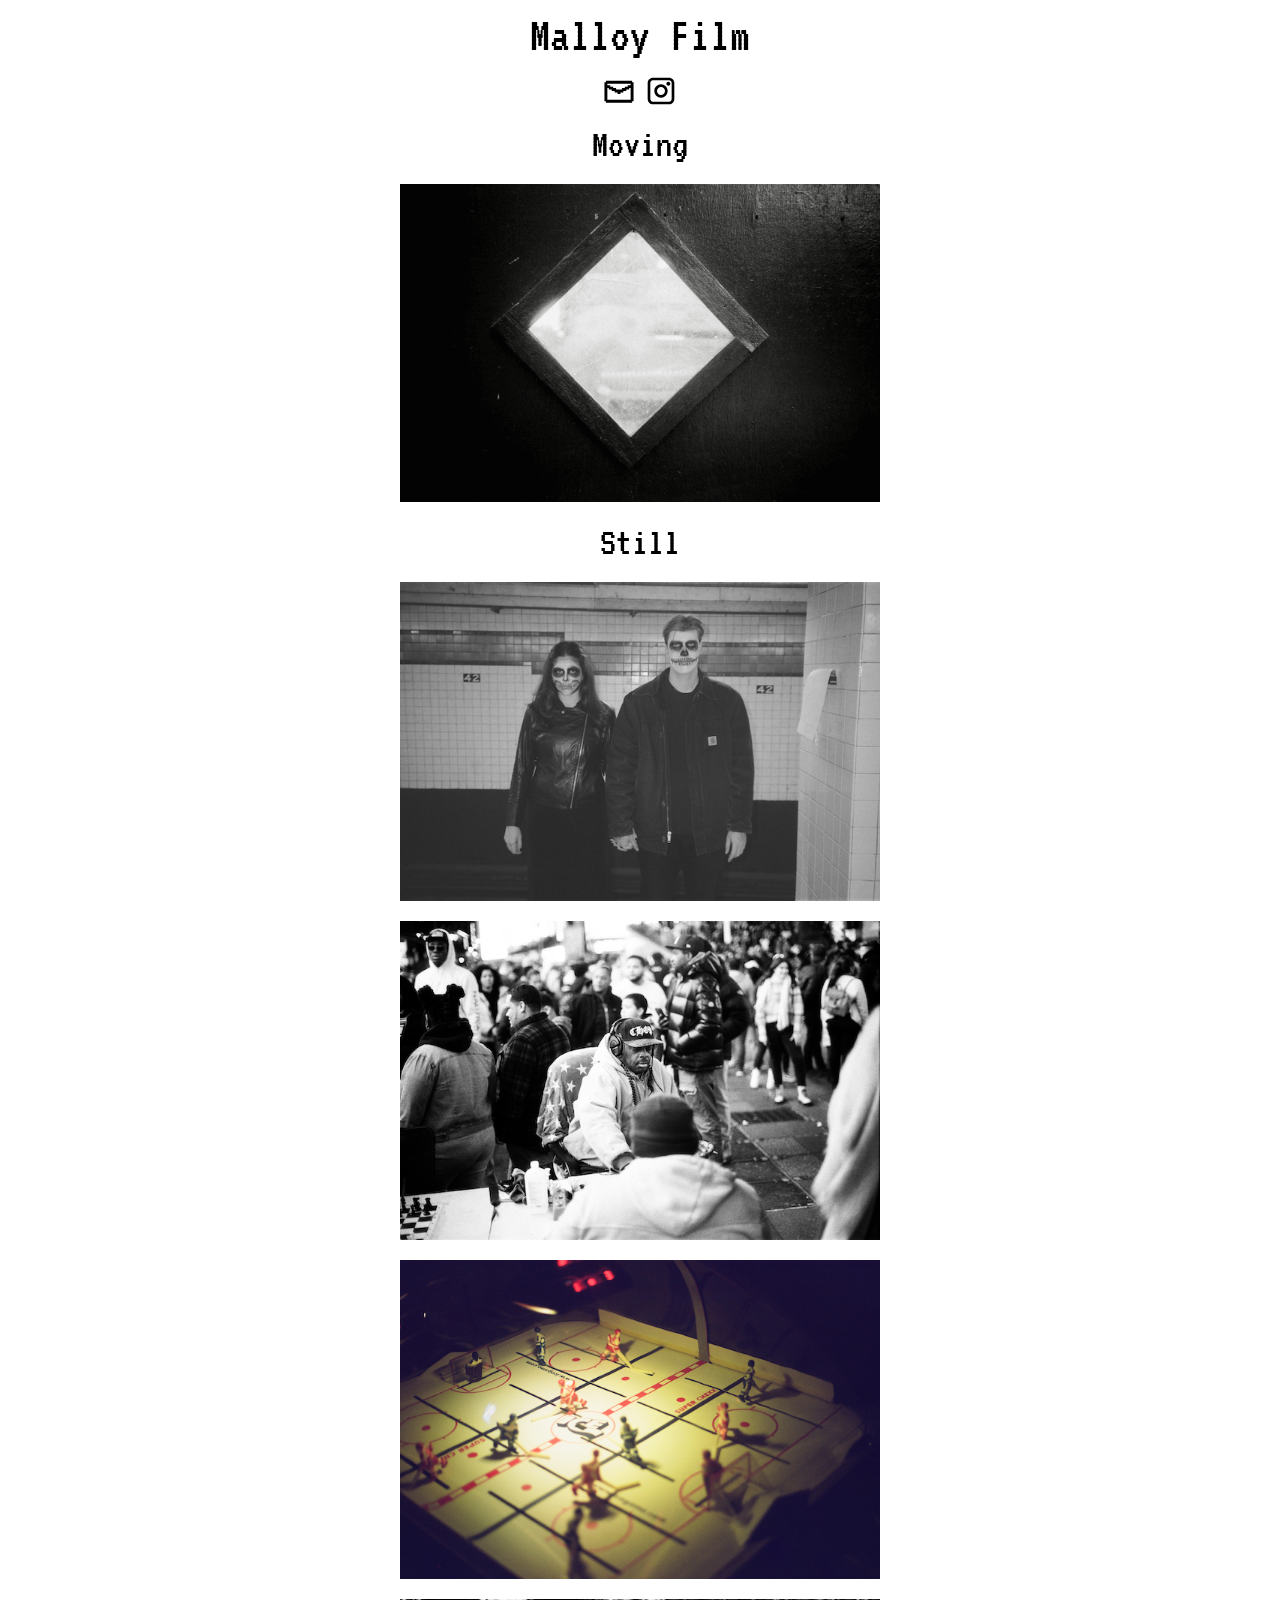
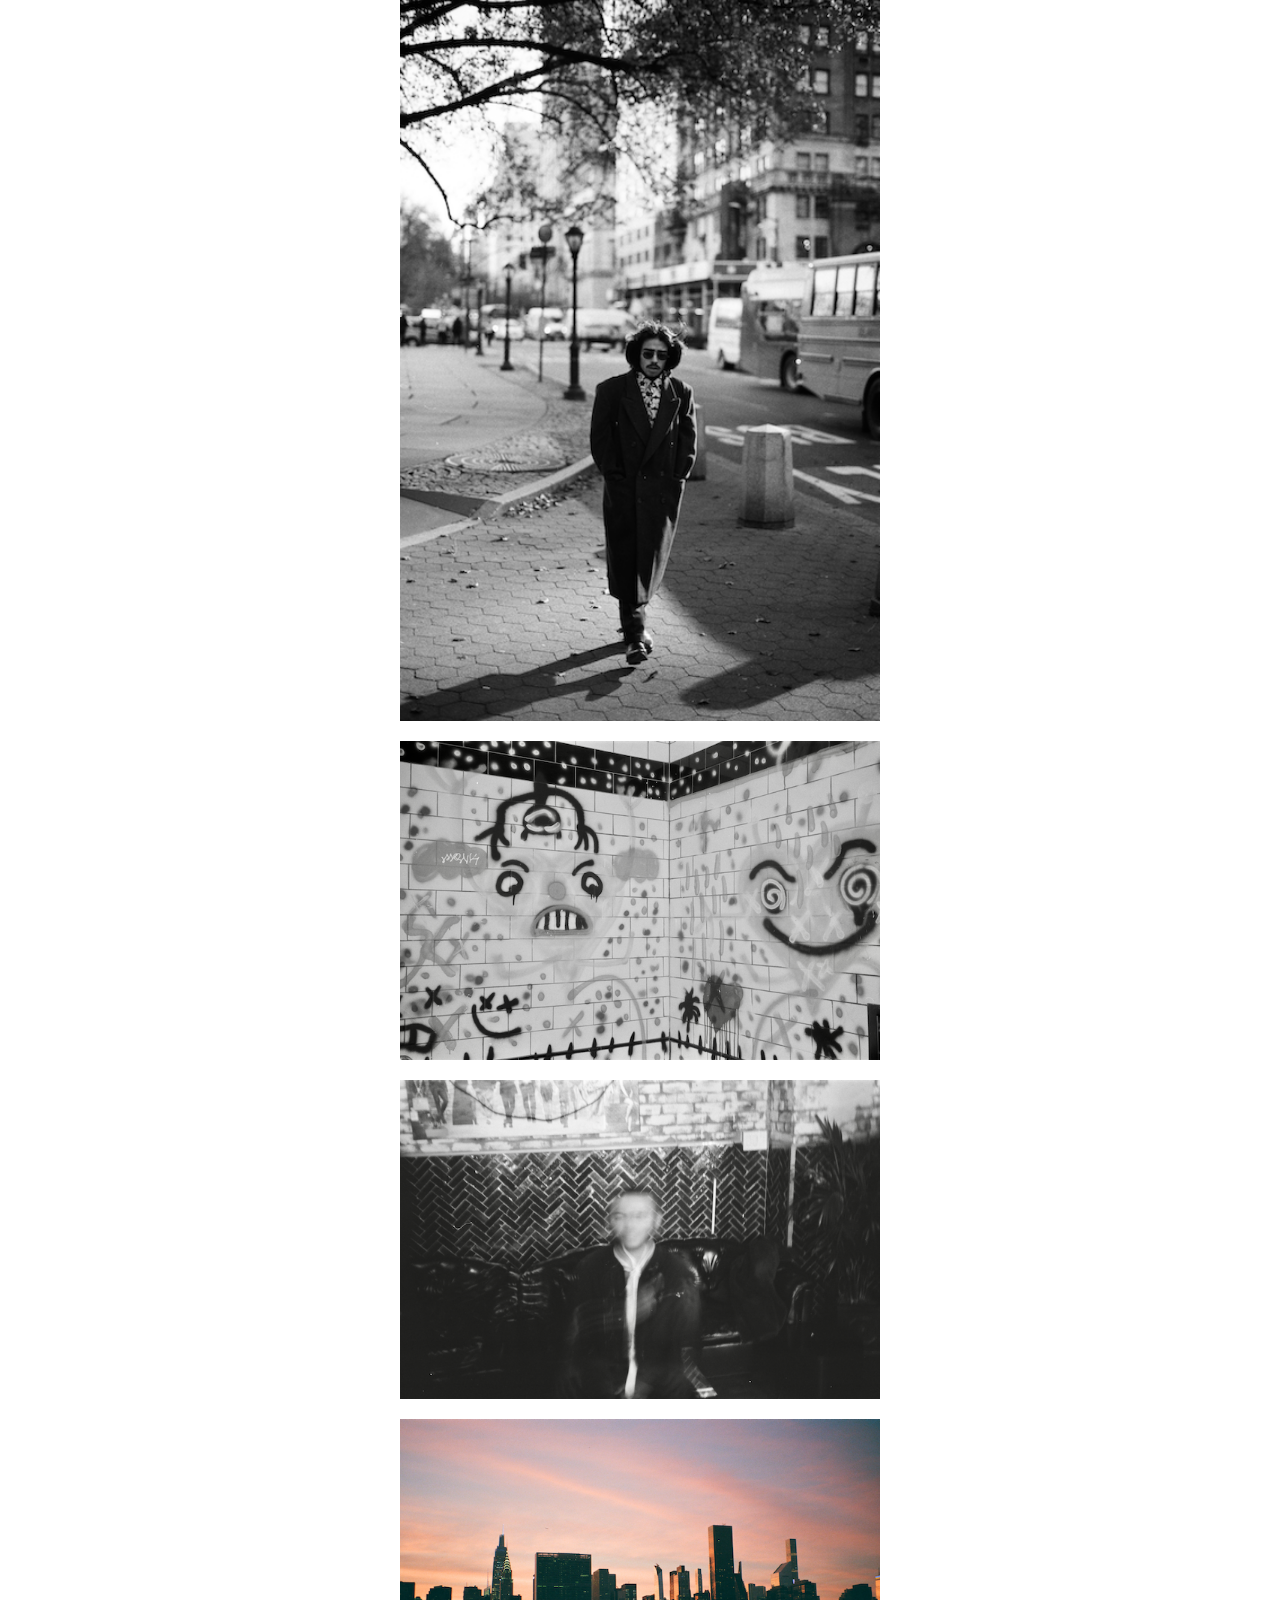
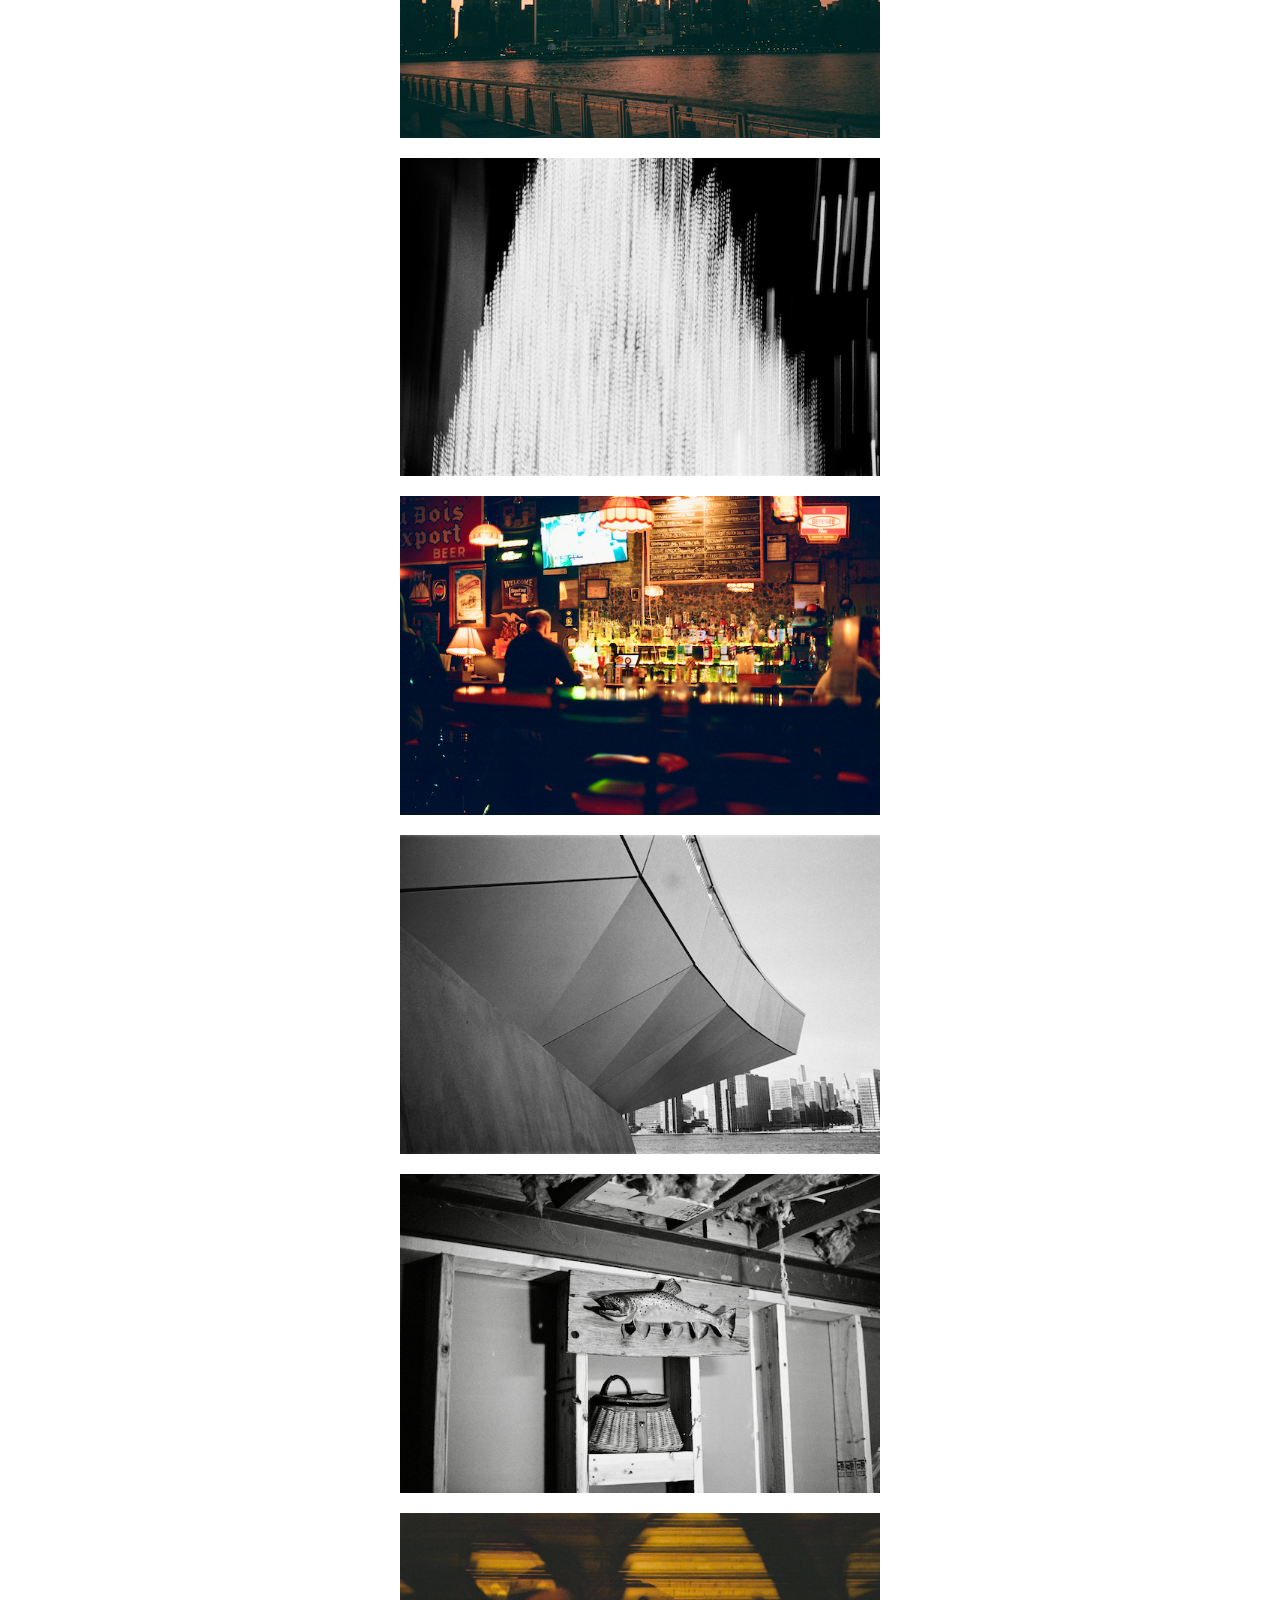
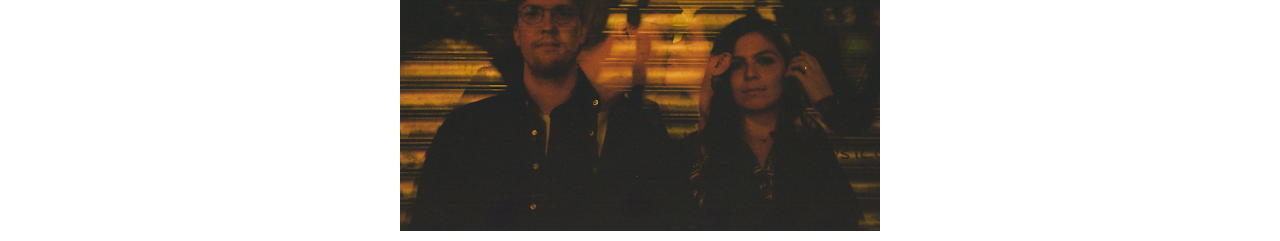
==== commit bf051e92: "css and layout refactor" ====
--- a/index.html
+++ b/index.html
@@ -3,35 +3,113 @@
   <head>
     <meta charset="utf-8" />
     <title>Malloy Film</title>
-    <meta name="description" content="Film photography portfolio of Patrick Huber" />
+    <meta
+      name="description"
+      content="Film photography portfolio of Patrick Huber"
+    />
     <meta name="author" content="Patrick Huber" />
     <meta name="viewport" content="width=device-width, initial-scale=1" />
     <link rel="stylesheet" href="reset.css" />
     <link rel="stylesheet" href="styles.css" />
     <link rel="icon" type="image/png" href="images/favicon.png" />
+    <style>
+      @font-face {
+        font-family: "VT323";
+        src: url("VT323.woff2") format("woff2");
+        font-weight: normal;
+        font-style: normal;
+      }
+    </style>
   </head>
   <body>
-    <h1>Malloy Film</h1>
-    <a href="mailto:patrick@malloyfilm.com"><img src="images/email.svg" /></a>
-    <a href="https://www.instagram.com/malloyfilm/"><img src="images/instagram.svg" /></a>
+    <div class="grid">
+      <h1 class="text">Malloy Film</h1>
 
-    <h2>Moving</h2>
-    <img src="images/1.gif" class="image" />
+      <div class="flex">
+        <a href="mailto:patrick@malloyfilm.com">
+          <img src="images/email.svg" class="icon" alt="Instagram link" />
+        </a>
+        <a href="https://www.instagram.com/malloyfilm/">
+          <img src="images/instagram.svg" class="icon" alt="Email link" />
+        </a>
+      </div>
 
-    <div>
-      <h2>Still</h2>
-      <img src="images/1.png" class="image" />
-      <img src="images/2.png" class="image" />
-      <img src="images/3.png" class="image" />
-      <img src="images/4.png" class="image" />
-      <img src="images/5.png" class="image" />
-      <img src="images/6.png" class="image" />
-      <img src="images/7.png" class="image" />
-      <img src="images/8.png" class="image" />
-      <img src="images/9.png" class="image" />
-      <img src="images/10.png" class="image" />
-      <img src="images/11.png" class="image" />
-      <img src="images/12.png" class="image" />
+      <h2 class="text">Moving</h2>
+
+      <img
+        src="images/1.gif"
+        class="image"
+        alt="Photos of construction fencing windows animated together creating
+        an undulating, vaguely counter-clockwise motion"
+      />
+
+      <h2 class="text">Still</h2>
+
+      <img
+        src="images/1.png"
+        class="image"
+        alt="Husband and wife in the subway wearing all black and skeleton face
+        paint staring unnervingly into the camera"
+      />
+      <img
+        src="images/2.png"
+        class="image"
+        alt="Man playing chess in Times Square amid nightly chaos"
+      />
+      <img
+        src="images/3.png"
+        class="image"
+        alt="Dimly lit table top hockey game in a bar"
+      />
+      <img
+        src="images/4.png"
+        class="image"
+        alt="Stylish looking man complete with overcoat, earmuffs, sunglasses,
+        and mustache walks through the park"
+      />
+      <img
+        src="images/5.png"
+        class="image"
+        alt="A heavily graffitied bathroom wall with maniacal looking hearts
+        with faces"
+      />
+      <img
+        src="images/6.png"
+        class="image"
+        alt="Man sits in a bar and appears to be vibrating with motion"
+      />
+      <img
+        src="images/7.png"
+        class="image"
+        alt="Colorful sunset looking onto eastern Manhattan"
+      />
+      <img
+        src="images/8.png"
+        class="image"
+        alt="High motion exposure of lights forming a pyramid shape"
+      />
+      <img
+        src="images/9.png"
+        class="image"
+        alt="Man sits alone at a colorful bar"
+      />
+      <img
+        src="images/10.png"
+        class="image"
+        alt="Underside of a terrace with various interesting triangular
+        indentations"
+      />
+      <img
+        src="images/11.png"
+        class="image"
+        alt="Taxidermied fish mounted on an unfinished basement wall"
+      />
+      <img
+        src="images/12.png"
+        class="image"
+        alt="Double exposure of hunsband and wife facing the camera then giving
+        each other a kiss"
+      />
     </div>
   </body>
 </html>
--- a/styles.css
+++ b/styles.css
@@ -4,18 +4,8 @@
 
 body {
   color: #000000;
+  font-family: "VT323", monospace;
   font-weight: 300;
-  font-family: "VT323", monospace;
-  text-align: center;
-  width: 90%;
-  margin: auto;
-  padding: 1rem;
-}
-
-h1,
-h2 {
-  margin-top: 0.5rem;
-  margin-bottom: 0.5rem;
 }
 
 h1 {
@@ -26,24 +16,31 @@
   font-size: 4rem;
 }
 
-a {
-  text-decoration: none;
-  border: 0px;
+.flex {
+  display: flex;
+  justify-content: center;
+  align-content: center;
+  text-align: center;
+}
+
+.grid {
+  display: grid;
+  grid-template-columns: 100%;
+  grid-template-rows: auto;
+  place-items: center;
+  text-align: center;
+}
+
+.icon {
+  margin: 5px
 }
 
 .image {
-  display: block;
-  width: 100%;
+  width: clamp(200px, 90%, 480px);
   height: auto;
-  max-width: 480px;
-  padding: 1rem;
-  margin-left: auto;
-  margin-right: auto
+  margin: 10px
 }
 
-@font-face {
-  font-family: "VT323";
-  src: url("VT323.woff2") format("woff2"), url("VT323.woff") format("woff");
-  font-weight: normal;
-  font-style: normal;
+.text {
+  margin: 10px
 }
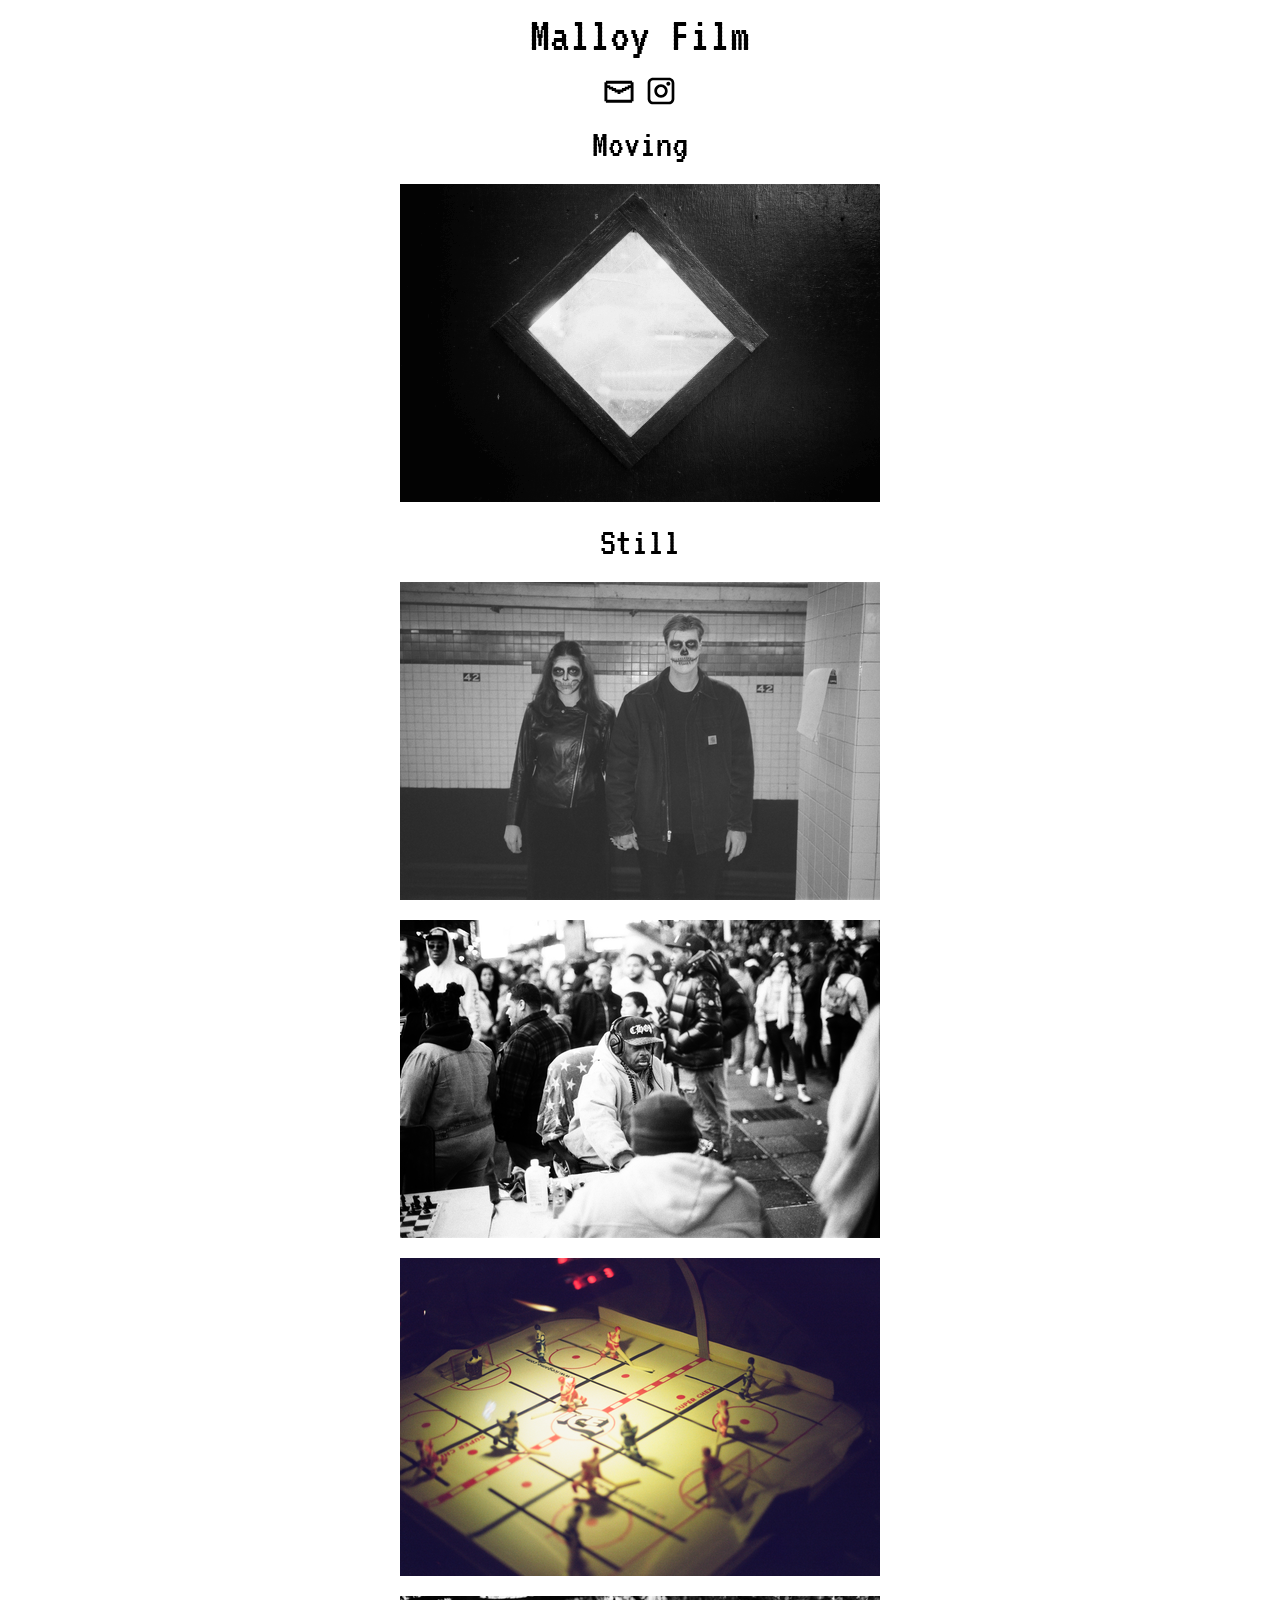
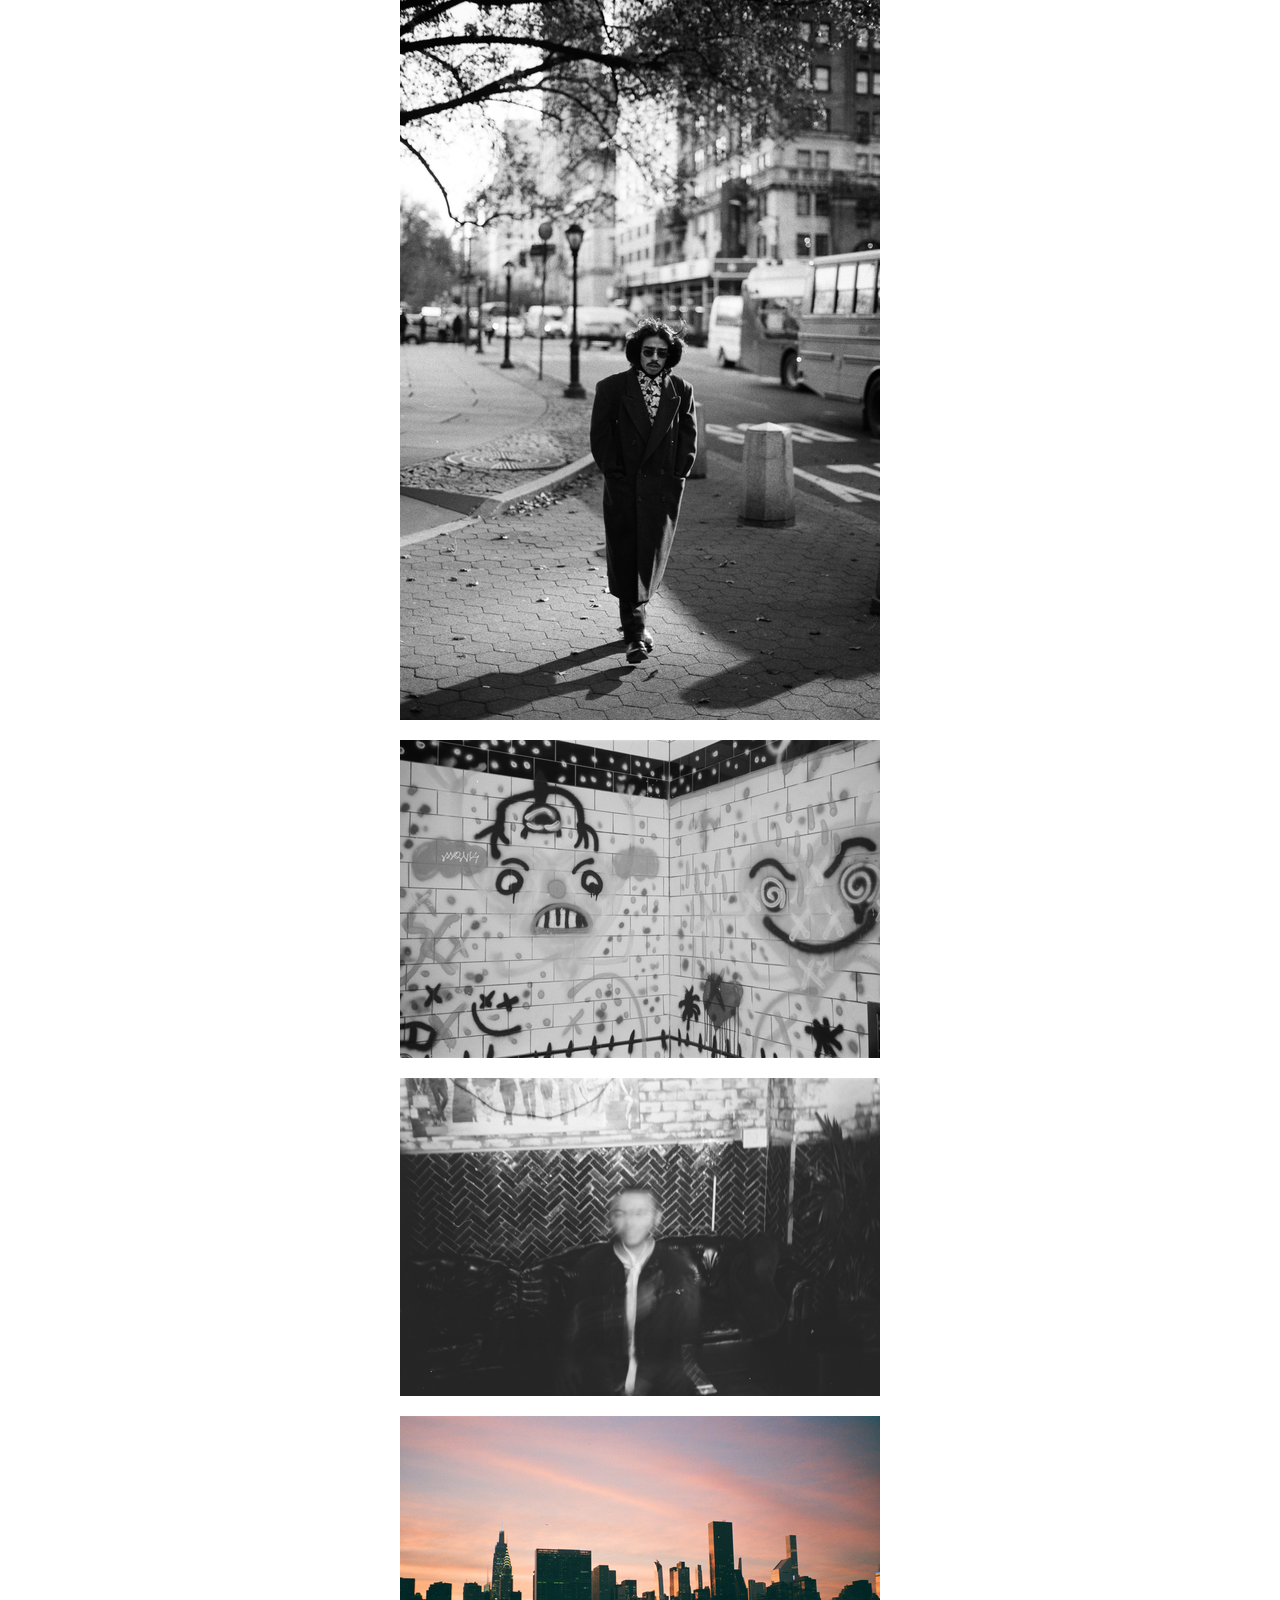
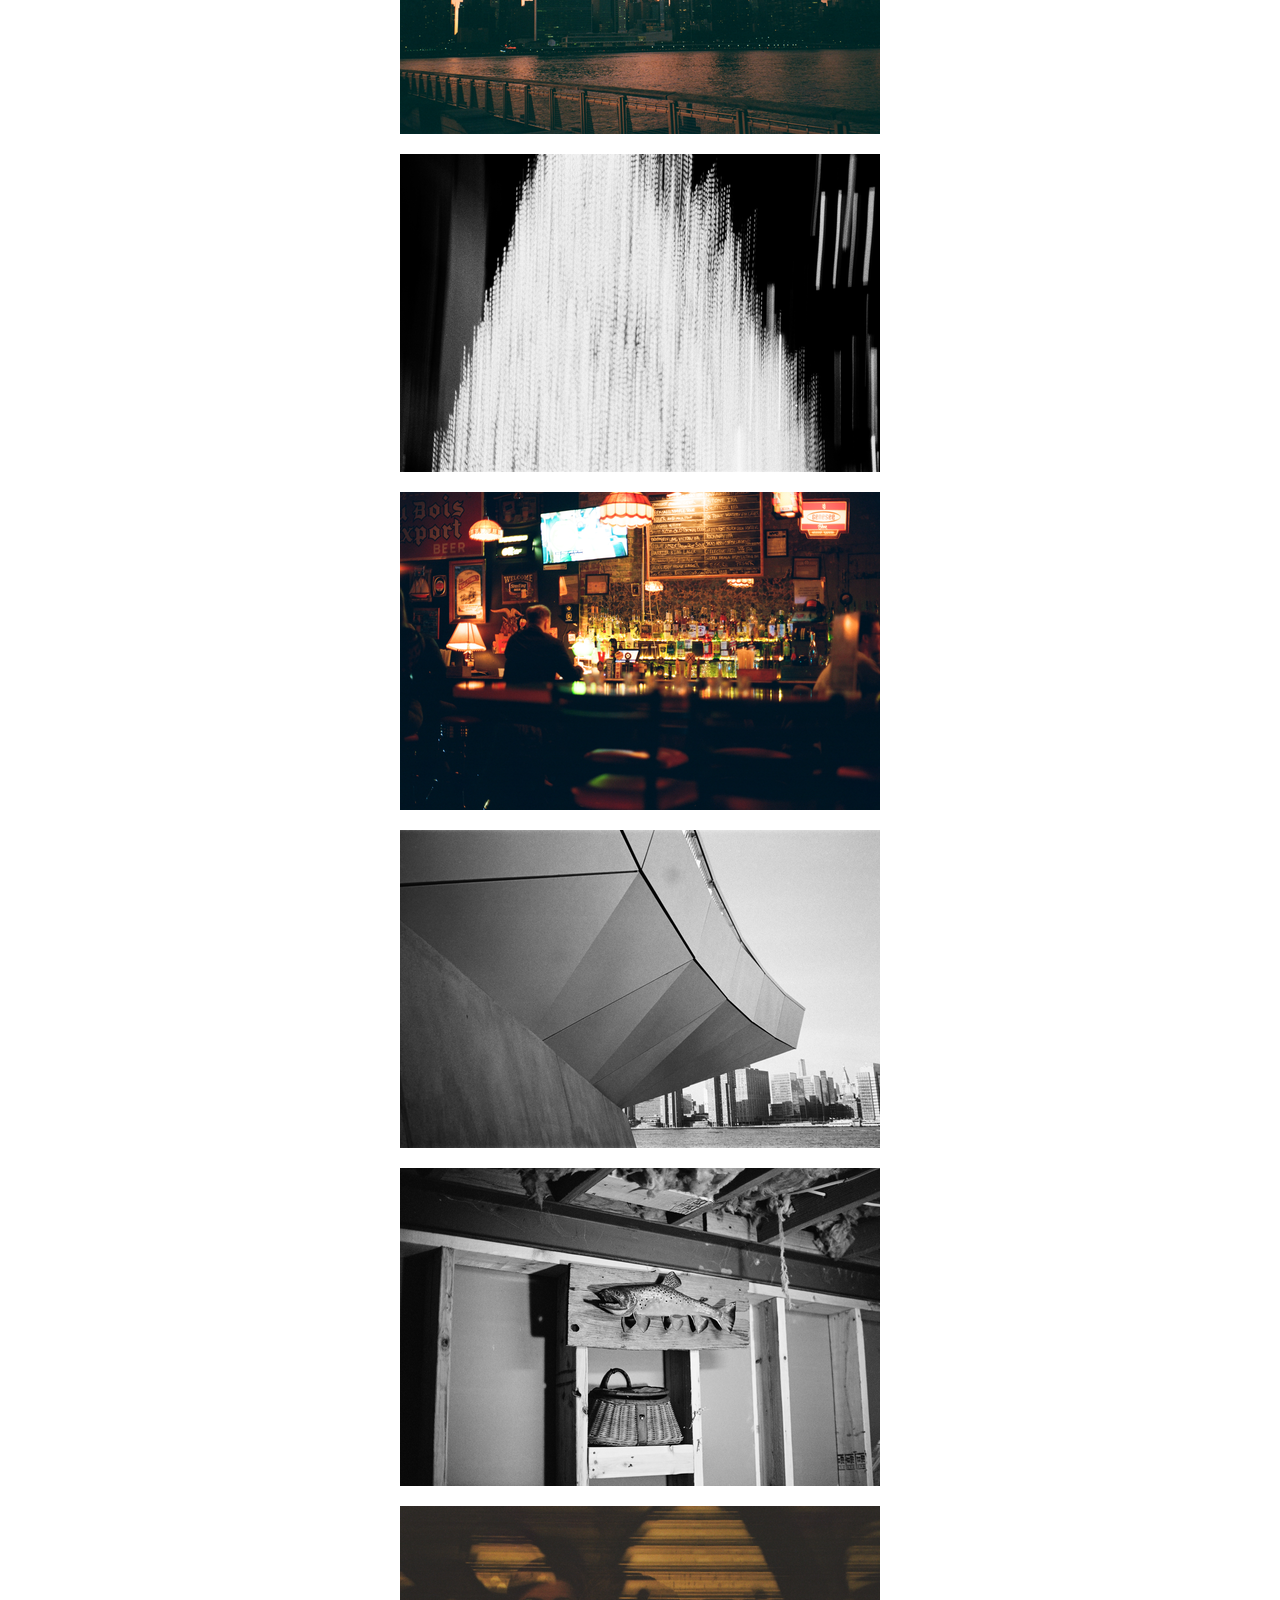
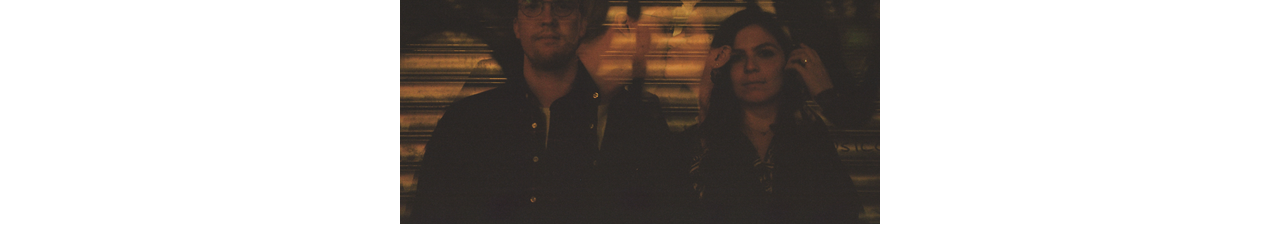
==== commit 640d9bb7: "description and author updates" ====
--- a/index.html
+++ b/index.html
@@ -5,9 +5,9 @@
     <title>Malloy Film</title>
     <meta
       name="description"
-      content="Film photography portfolio of Patrick Huber"
+      content="Film photography portfolio of Malloy Film"
     />
-    <meta name="author" content="Patrick Huber" />
+    <meta name="author" content="Malloy Film" />
     <meta name="viewport" content="width=device-width, initial-scale=1" />
     <link rel="stylesheet" href="reset.css" />
     <link rel="stylesheet" href="styles.css" />
@@ -16,8 +16,9 @@
       @font-face {
         font-family: "VT323";
         src: url("VT323.woff2") format("woff2");
+        font-style: normal;
         font-weight: normal;
-        font-style: normal;
+        font-display: swap;
       }
     </style>
   </head>
--- a/styles.css
+++ b/styles.css
@@ -32,7 +32,9 @@
 }
 
 .icon {
-  margin: 5px
+  margin: 5px;
+  width: 32px;
+  height: 32px;
 }
 
 .image {
